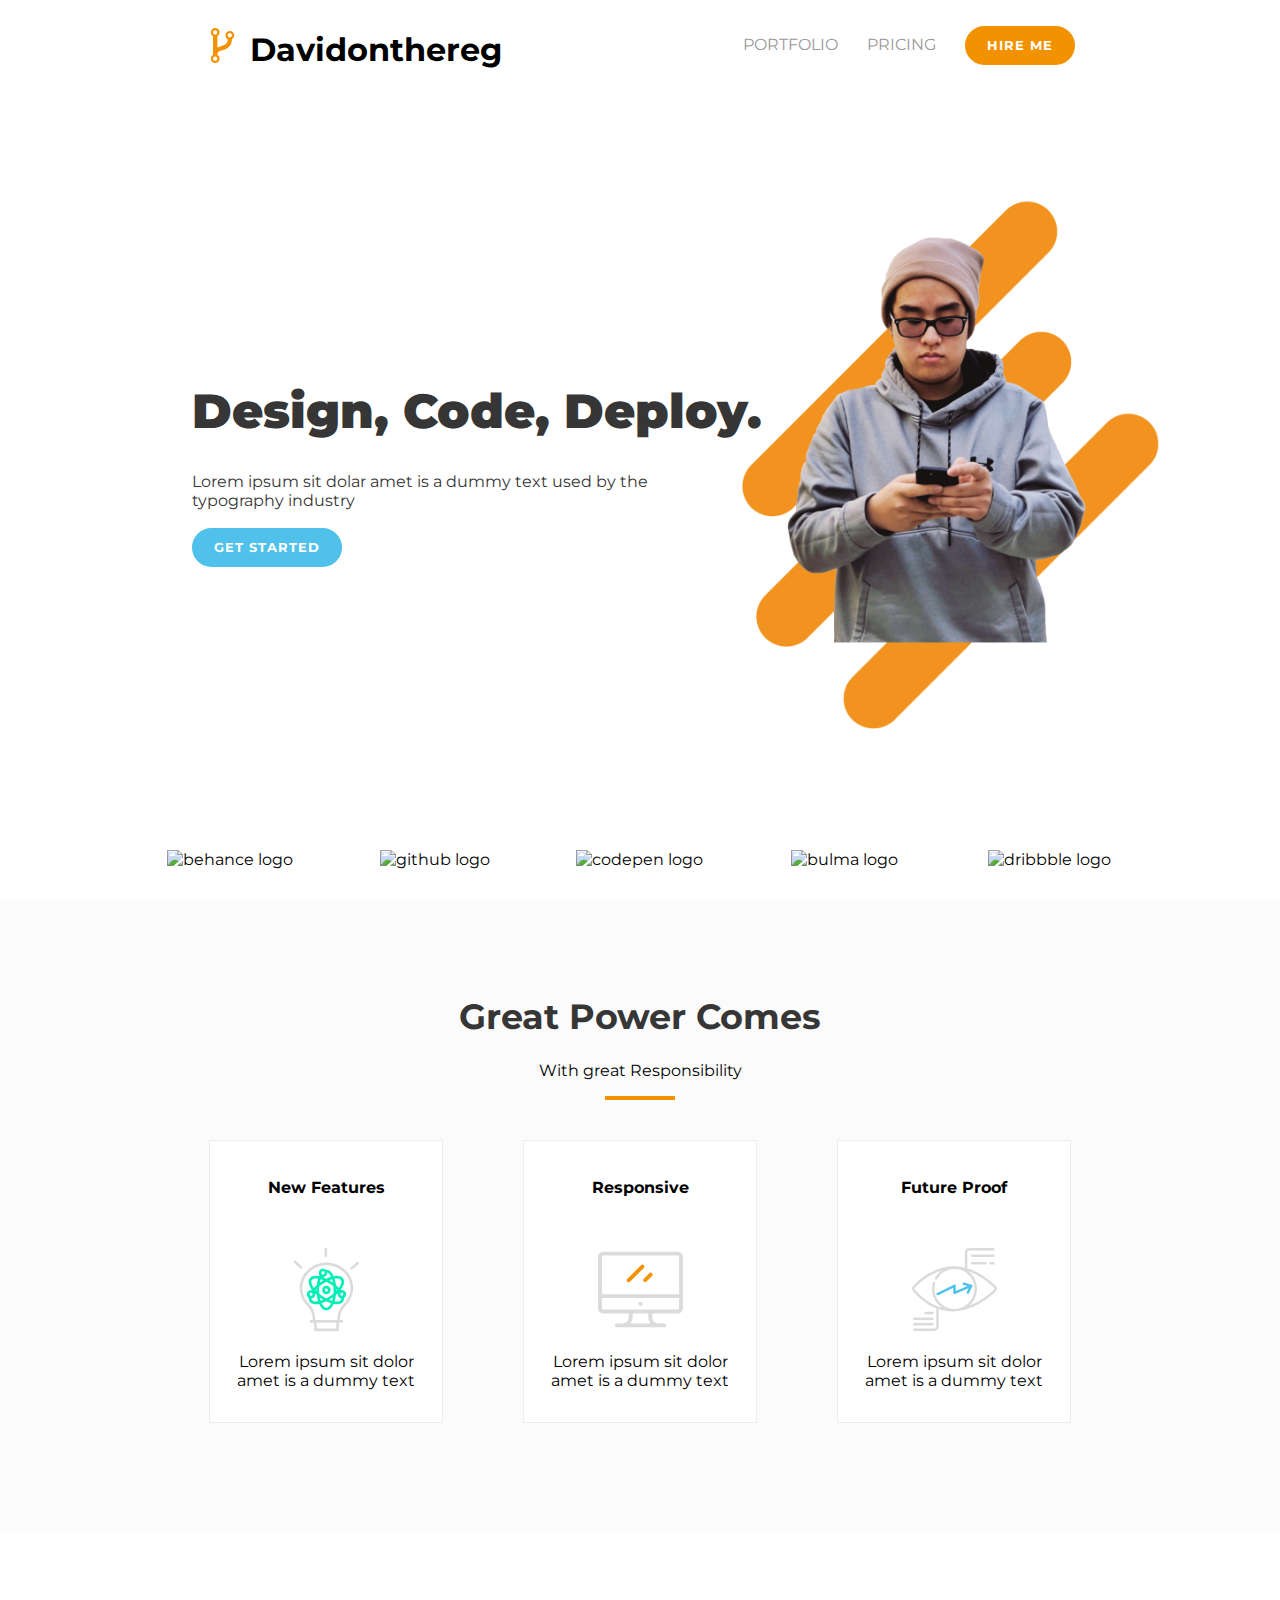
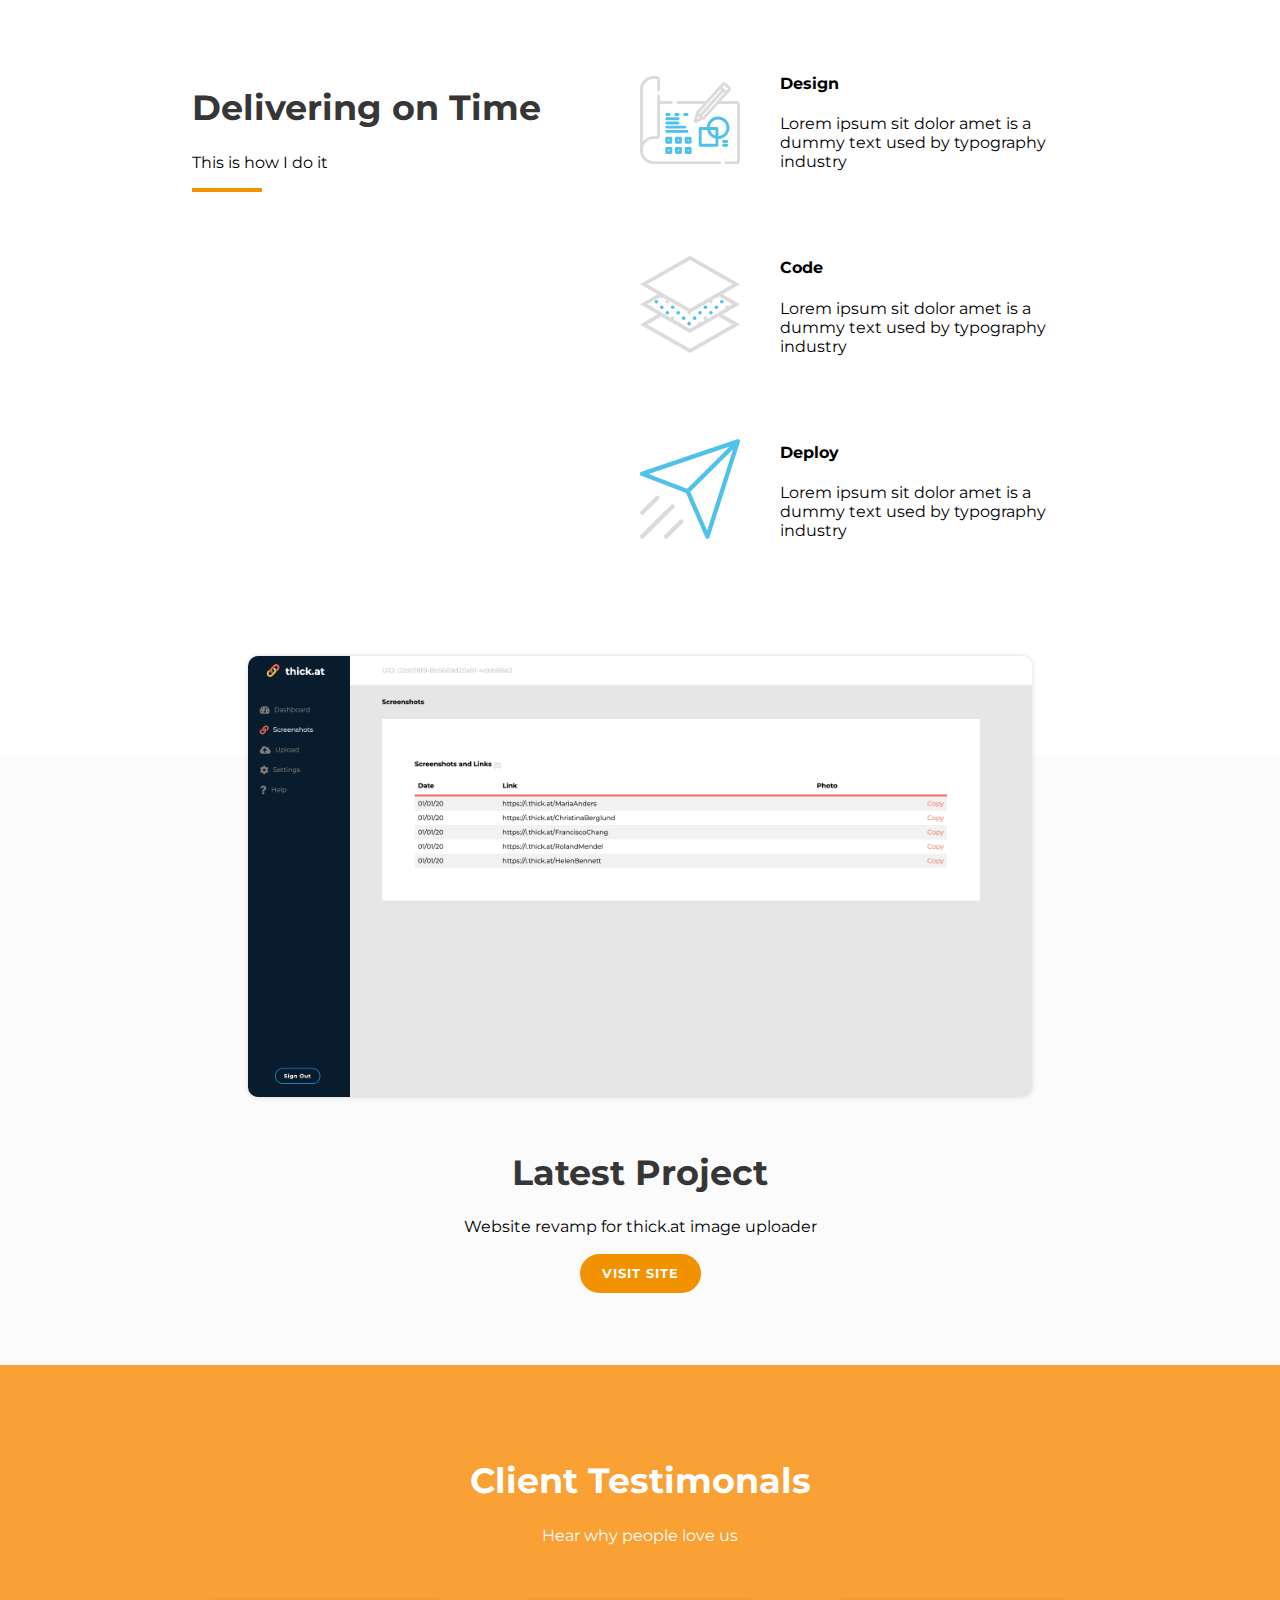
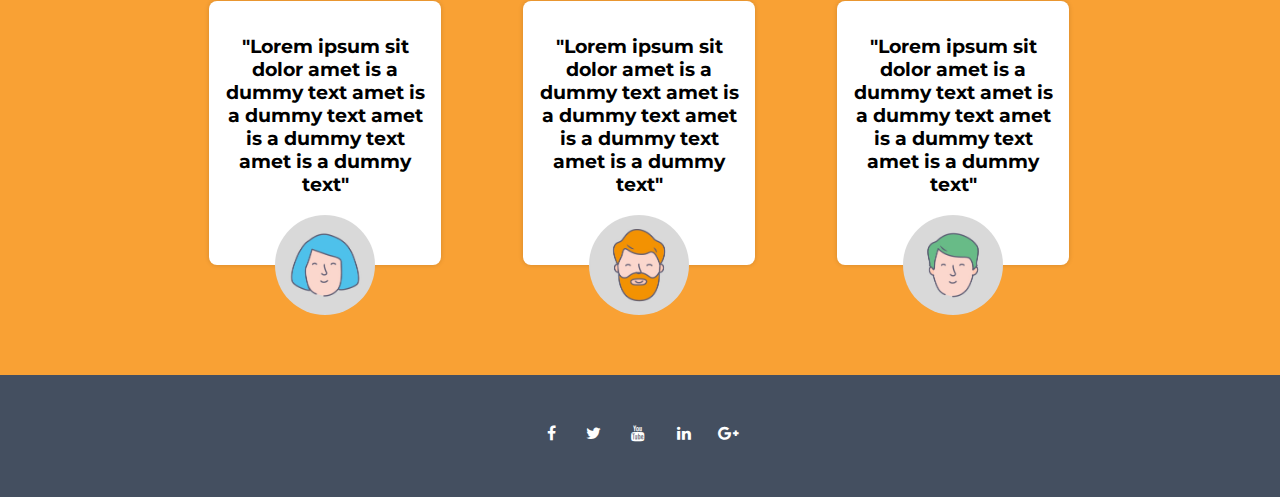
==== index.html @ d06bbb51 "upload new prof" ====
<!DOCTYPE html>
<html lang="en">
<head>
    <meta charset="UTF-8">
    <meta name="viewport" content="width=device-width, initial-scale=1.0">
    <meta http-equiv="X-UA-Compatible" content="ie=edge">
    <link rel="stylesheet" href="https://maxcdn.bootstrapcdn.com/font-awesome/4.7.0/css/font-awesome.min.css">
    <link href="https://fonts.googleapis.com/css?family=Montserrat:400,700" rel="stylesheet" type="text/css" />
    <link rel="stylesheet" type="text/css" href="css/style.css">
    <link rel="icon" href="assets/code-fork-symbol.svg">
    <title>Davidonthereg</title>
</head>
<body>
    <div class="container">
        <div class="heading-grid-wrapper">
            <article class="heading-half-left">
                <div class="sameline">
                    <img src="assets/code-fork-symbol.svg" class="logoicn" alt="link icon" height="35" width="35">
                    <h1 class="logonm">Davidonthereg</h1>
                </article>
            </article>
            <article class="heading-half-right">
                <div class="sameline">
                    <div class="right">
                        <a href="" class="nava">Portfolio</a>
                        <a href="" class="nava">Pricing</a>
                        <button onclick="window.location.href='profile.html'" class="btn btn-4 btn-4a btnorange">Hire Me</button>
                    </div>
                </div>
            </article>
        </div> 
        <div class="grid-wrapper-two-thirds">
            <article class="left-two-thirds">
                <h1 class="david-title"><b>Design, Code, Deploy.</b></h1>
                <p class="desc descwidth">Lorem ipsum sit dolar amet is a dummy text used by the typography industry</p>
                <button onclick="window.location.href='profile.html'" class="btn btn-4 btn-4a btnblue">Get Started</button>
            </article>
            <article class="right-one-third">
                <img src="assets/profile.png" class="profileicon" alt="link icon" height="700">
            </article>
        </div>
        <div class="grid-wrapper-equal-fifth">
            <article class="one-fifth">
                <img src="assets/behance-Logo.png" class="logoicn" alt="behance logo" height="35">
            </article>
            <article class="one-fifth">
                <img src="assets/Github-Logo.png" class="logoicn" alt="github logo" height="35">
            </article>
            <article class="one-fifth">
                <img src="assets/codepen-Logo.png" class="logoicn" alt="codepen logo" height="35">
            </article>
            <article class="one-fifth">
                <img src="assets/bulma-Logo.png" class="logoicn" alt="bulma logo" height="35">
            </article>
            <article class="one-fifth">
                <img src="assets/dribbble-Logo.png" class="logoicn" alt="dribbble logo" height="35">
            </article>
        </div>
        <div class="content-grey">
            <h1 class="heading heading-center">Great Power Comes</h1>
            <p class="subbeading subheading-center">With great Responsibility</p>
            <div class="margin margin-center"></div>
            <div class="grid-wrapper-equal-thirds">
                <article class="left-third">
                    <h4>New Features</h4>
                    <img src="assets/innovation.svg" class="logoicn" alt="features icn" height="85">
                    <p>Lorem ipsum sit dolor amet is a dummy text</p>
                </article>
                <article class="middle-third">
                    <h4>Responsive</h4>
                    <img src="assets/monitor.svg" class="logoicn" alt="responsive icn" height="85">
                    <p>Lorem ipsum sit dolor amet is a dummy text</p>
                </article>
                <article class="right-third">
                    <h4>Future Proof</h4>
                    <img src="assets/company-vision.svg" class="logoicn" alt="future icn" height="85">
                    <p>Lorem ipsum sit dolor amet is a dummy text</p>
                </article>
            </div>
        </div>
        <div class="grid-wrapper">
            <article class="half-left">
                <h1 class="heading">Delivering on Time</h1>
                <p class="subbeading">This is how I do it</p>
                <div class="margin"></div>
            </article>
            <article class="half-right">
                <div class="sameline spaceup">
                    <img src="assets/blueprint.svg" alt="blueprint" width="100" class="space">
                    <div>
                        <h4>Design</h4>
                        <p>Lorem ipsum sit dolor amet is a dummy text used by typography industry</p>
                    </div>
                </div>
                <div class="sameline spaceup">
                    <img src="assets/layers.svg" alt="layers" width="100" class="space">
                    <div>
                        <h4>Code</h4>
                        <p>Lorem ipsum sit dolor amet is a dummy text used by typography industry</p>
                    </div>
                </div>
                <div class="sameline spaceup">
                    <img src="assets/send.svg" alt="send" width="100" class="space">
                    <div>
                        <h4>Deploy</h4>
                        <p>Lorem ipsum sit dolor amet is a dummy text used by typography industry</p>
                    </div>
                </div>
            </article>
        </div> 
        <div class="content-grey center">
            <img src="assets/sample.png" alt="sample" width="90%" class="sample">
            <h1 class="heading heading-center spaceup">Latest Project</h1>
            <p class="subbeading subheading-center">Website revamp for thick.at image uploader</p>
            <button href="https://basespl1tyt.github.io/thick.at" class="btn btn-4 btn-4a btnorange">Visit Site</button>
        </div>
        <div class="content">
            <h1 class="heading heading-center whitetxt">Client Testimonals</h1>
            <p class="subbeading subheading-center whitetxt">Hear why people love us</p>
            <div class="grid-wrapper-equal-thirds">
                <article class="left-third-test">
                    <h3>"Lorem ipsum sit dolor amet is a dummy text amet is a dummy text amet is a dummy text amet is a dummy text"</h3>
                    <img src="assets/person1.JPG" alt="send" height="100" class="round">
                </article>
                <article class="middle-third-test">
                    <h3>"Lorem ipsum sit dolor amet is a dummy text amet is a dummy text amet is a dummy text amet is a dummy text"</h3>
                    <img src="assets/person2.JPG" alt="send" height="100" class="round">
                </article>
                <article class="right-third-test">
                    <h3>"Lorem ipsum sit dolor amet is a dummy text amet is a dummy text amet is a dummy text amet is a dummy text"</h3>
                    <img src="assets/person3.JPG" alt="send" height="100" class="round">
                </article>
            </div>
        </div>
        <footer>
            <div class="footer-social-icons">
                <ul class="social-icons">
                    <li><a href="" class="social-icon"> <i class="fa fa-facebook"></i></a></li>
                    <li><a href="https://twitter.com/davidonthereg" class="social-icon"> <i class="fa fa-twitter"></i></a></li>
                    <li><a href="https://youtube.com/basespl1tyt" class="social-icon"> <i class="fa fa-youtube"></i></a></li>
                    <li><a href="https://www.linkedin.com/in/david-pham-5a8b0b160" class="social-icon"> <i class="fa fa-linkedin"></i></a></li>
                    <li><a href="" class="social-icon"> <i class="fa fa-google-plus"></i></a></li>
                </ul>
            </div>
        </footer>
    </div>        
</body>
</html>
---- css/style.css ----
body {
    margin: 0;
    font-family: 'Montserrat', helvetica, sans-serif;
}
.container {
    max-width: 2880px;
    margin: 0 auto;
}
header,
footer {
    background-color: #444F60;
    padding: 30px 16% 30px 16%;
    text-align: center;
}
.content {
    background-color: #F9A134;
    padding: 70px 16% 70px 16%;
}
.content-grey {
    background-color: #FBFBFB;
    padding: 70px 16% 70px 16%;
}
header {
    grid-area: header;
}
footer {
    grid-area: footer;
}
.heading-grid-wrapper {
    display: grid;
    grid-template-columns: 1fr 1fr ;
    grid-template-rows: auto;
    grid-template-areas: "left-half right-half";
    height: 90px;
}
.heading-half-left {
    grid-area: left-half;
    background-color: white;
    padding: 0 0 0 32%;
}
.heading-half-right {
    grid-area: right-half;
    background-color: white;
    padding: 0 32% 0 0;
}
.grid-wrapper {
    display: grid;
    grid-template-columns: 1fr 1fr ;
    grid-template-rows: auto;
    grid-template-areas: "left-half right-half";
}
.half-left {
    grid-area: left-half;
    background-color: white;
    padding: 70px 0 0 32%;
}
.half-right {
    grid-area: right-half;
    background-color: white;
    padding: 70px 32% 200px 0;
}
.grid-wrapper-equal-thirds {
    display: grid;
    grid-template-columns: 1fr 1fr 1fr ;
    grid-template-rows: auto auto ;
    grid-template-areas: "left-third middle-third right-third";
    text-align: center;
    width: 942px;
    margin-left: calc(50% - 471px);
}
.left-third, .middle-third, .right-third {
    background-color: #fff;
    border: 1px solid #ededed;
    padding: 1em;
    margin: 40px;
    width: 200px;
} 

.grid-wrapper-equal-thirds-testimonial {
    display: grid;
    grid-template-columns: 1fr 1fr 1fr ;
    grid-template-rows: auto auto ;
    grid-template-areas: "left-third middle-third right-third";
    text-align: center;
    width: 942px;
    margin-left: calc(50% - 471px);
}
.left-third-test, .middle-third-test, .right-third-test {
    background-color: #fff;
    box-shadow: 0 0 5px rgba(0,0,0,0.15);
    border-radius: 8px;
    padding: 1em;
    margin: 40px;
    width: 200px;
} 

.grid-wrapper-equal-fifth {
    display: grid;
    grid-template-columns: 1fr 1fr 1fr 1fr 1fr;
    grid-template-rows: auto auto auto auto ;
    grid-template-areas: "one-fifth" "one-fifth" "one-fifth" "one-fifth" "one-fifth";
    text-align: center;
    padding: 0 20% 0 20%;
}
.one-fifth {
    background-color: #fff;
    padding: 2em;
}
.grid-wrapper-two-thirds {
    display: grid;
    grid-template-columns: 
        66% 1fr;
    grid-template-rows: auto auto;
    grid-template-areas: "left-two-thirds right-one-third";
    height: 700px;
}
.left-two-thirds, .right-one-third {
    background-color: #fff;
    padding: 0 0 0 25%;
}

.left-two-thirds {
    margin: 260px 0 0 0;
}

.grid-wrapper-right-two-thirds {
    display: grid;
    grid-template-columns: 
        1fr 66%;
    grid-template-rows: auto auto;
    grid-template-areas: "left-one-third right-two-thirds";
}
.left-one-third, .right-two-thirds {
    background-color:  #2c3e50  ;
    padding: 1em;
    margin-bottom: 0;
    padding: 2em;
}
.sameline {
    display: flex;
}
.right {
    position: absolute;
    right: 0;
    margin: 24px 16% 0 0;
}

.logoicn {
    margin: 28px 0 0 0;
}

.logonm {
    margin: 30px 0 0 10px;
}
.nava {
    text-decoration: none;
    color: #999999;
    text-transform: uppercase;
    margin: 0 25px 0 0;
}

.david-title {
    color: #363636;
    font-size: 3em;
}
.desc {
    color: #363636;
}
.descwidth {
    width: 500px;
}
.profileicon {
    margin: 0 0 0 -75%;
}

h1 {
    display: block;
    margin-block-start: 0.67em;
    margin-block-end: 0.67em;
    margin-inline-start: 0px;
    margin-inline-end: 0px;
    font-weight: bold;
}

.heading {
    width: 500px;
    color: #363636;
    font-size: 2.2em
}
.heading-center {
    text-align: center;
    margin-left: calc(50% - 250px);
}
.subbeading {
    width: 500px;
}
.subheading-center {
    text-align: center;
    margin-left: calc(50% - 250px);
}
.margin {
    width: 70px;
    height: 4px;
    background-color: #F39200;
}
.margin-center {
    margin-left: calc(50% - 35px);
}

.space {
    margin-right: 40px;
}

.spaceup {
    margin-top: 50px;
}
.sample {
    border-radius: 10px;
    box-shadow: 0 0 5px rgba(0,0,0,0.15);
    margin-top: -170px;
}
.center {
    text-align: center;
}
.whitetxt {
    color: white;
}
.round {
    border-radius: 50px;
    margin-bottom: -70px;
}

/* Social Icons */ 
a {
    text-decoration: none;
    color: rgb(3, 172, 250);
}
p > a:hover{
    color: #d9d9d9;
}

._12 {
    font-size: 1em;
}
._14 {
    font-size: 1em;
}
ul {
    padding:0;
    list-style: none;
}
.footer-social-icons {
    display:block;
    margin: 0 auto;
    margin-top: 10px;
}
.social-icon {
    color: #fff;
}
ul.social-icons {
    margin-top: 10px;
}
.social-icons li {
    vertical-align: top;
    display: inline;
}
.social-icons a {
    color: #fff;
    text-decoration: none;
}
.fa-facebook {
    padding:10px 14px;
    -o-transition:.5s;
    -ms-transition:.5s;
    -moz-transition:.5s;
    -webkit-transition:.5s;
    transition: .5s;
}
.fa-facebook:hover {
    background-color: #3d5b99;
}
.fa-twitter {
    padding:10px 12px;
    -o-transition:.5s;
    -ms-transition:.5s;
    -moz-transition:.5s;
    -webkit-transition:.5s;
    transition: .5s;
}
.fa-twitter:hover {
    background-color: #00aced;
}
.fa-youtube {
    padding:10px 14px;
    -o-transition:.5s;
    -ms-transition:.5s;
    -moz-transition:.5s;
    -webkit-transition:.5s;
    transition: .5s;
}
.fa-youtube:hover {
    background-color: #e64a41;
}
.fa-linkedin {
    padding:10px 14px;
    -o-transition:.5s;
    -ms-transition:.5s;
    -moz-transition:.5s;
    -webkit-transition:.5s;
    transition: .5s;
}
.fa-linkedin:hover {
    background-color: #0073a4;
}
.fa-google-plus {
    padding:10px 9px;
    -o-transition:.5s;
    -ms-transition:.5s;
    -moz-transition:.5s;
    -webkit-transition:.5s;
    transition: .5s;
}
.fa-google-plus:hover {
    background-color: #e25714;
}

/* General button style (reset) */
.btn {
	border: none;
	font-family: inherit;
	font-size: 0.8em;
	color: inherit;
	background: none;
	cursor: pointer;
	padding: 10px 20px;
	display: inline-block;
	margin: 2px 0 2px 0;
	letter-spacing: 1px;
	font-weight: 700;
	outline: none;
	position: relative;
	-webkit-transition: all 0.3s;
	-moz-transition: all 0.3s;
    transition: all 0.3s;
    text-transform: uppercase;
}

.btn:after {
	content: '';
	position: absolute;
	z-index: -1;
	-webkit-transition: all 0.3s;
	-moz-transition: all 0.3s;
	transition: all 0.3s;
}

/* Button 4 */
.btn-4 {
	border-radius: 50px;
	color: #fff;
	overflow: hidden;
}

.btnblue {
    border: 2px solid #4FC1EA;
    background-color: #4FC1EA;

}

.btnorange {
    border: 2px solid #F39200;
    background-color: #F39200;
}

.btnblue:active {
	border-color: #4FC1EA;
	color: #4FC1EA;
}

.btnblue:hover {
    background: #4FC1EA;
    box-shadow: 0px 0px 15px -3px #6e6e6e;
}

.btnorange:active {
	border-color: #F39200;
	color: #F39200;
}

.btnorange:hover {
    background: #F39200;
    box-shadow: 0px 0px 15px -3px #6e6e6e;
}

.btn-4:before {
	position: absolute;
	height: 100%;
	font-size: 125%;
	line-height: 3.5;
	color: #fff;
	-webkit-transition: all 0.3s;
	-moz-transition: all 0.3s;
	transition: all 0.3s;
}

.btn-4:active:before {
	color: #17954c;
}

/* Button 4a */
.btn-4a:before {
	left: 130%;
	top: 0;
}

.btn-4a:hover:before {
	left: 80%;
}


/* Resizing */

@media screen and (max-width: 1440px) {
    .profileicon {
        margin: 0 0 0 -60%;
    }
    .grid-wrapper-two-thirds {
        grid-template-columns: 60% 40%;
    }
    .grid-wrapper-equal-fifth {
        padding: 0 10% 0 10%; 
    }
    .half-left {
        padding: 130px 0 0 30%;
    }
}

@media screen and (max-width: 1024px) {
    .heading-half-left {
        padding: 0 0 0 16%;
    }
    .heading-half-right {
        padding: 0 16% 0 0;
    }
    .right {
        margin: 24px 8% 0 0;
    }
    .left-two-thirds {
        padding: 0 0 0 12%;
    }
    .profileicon {
        margin: 0 0 0 -85%;
    }
    .half-left {
        padding: 130px 0 0 10%;
    }
    .grid-wrapper-equal-fifth {
        padding: 0 0 0 0;
    }
}

@media screen and (max-width: 768px) {
    .grid-wrapper {
    display: block;
    }
    .left-half, .right-half {
        margin: 0;
    }
    .grid-wrapper-equal-thirds {
    display: block;
    }
    .grid-wrapper-two-thirds {
        display: block;
    }
    .left-two-thirds, .right-one-third    {
        margin: 90px 0 0 0;
        padding: 0;
        text-align: center;
    }
    .profileicon {
        margin: -100px 0 0 0;
    }
    .grid-wrapper-equal-fifth {
        padding: 160px 0 0 0;
    }
    .descwidth {
        margin-left: calc(50% - 250px);
    }
    .left-third, .middle-third, .right-third {
        margin-left: calc(50% - 117px);
    }
    .half-left {
        padding: 70px 0 0 32%;
    }
    .half-right {
        padding: 70px 15% 200px 15%;
    }
    .left-third-test, .middle-third-test, .right-third-test {
        margin-left: calc(50% - 116px);
        margin: 0 0 70px calc(50% - 116px); 
    }
    .grid-wrapper-right-two-thirds {
        display: block;
        }
    .left-one-third , .right-two-thirds {
        margin-bottom: 0;
    }
    .grid-wrapper-equal-fifth {
        display: block;
    }
}

@media screen and (max-width: 425px) {

}
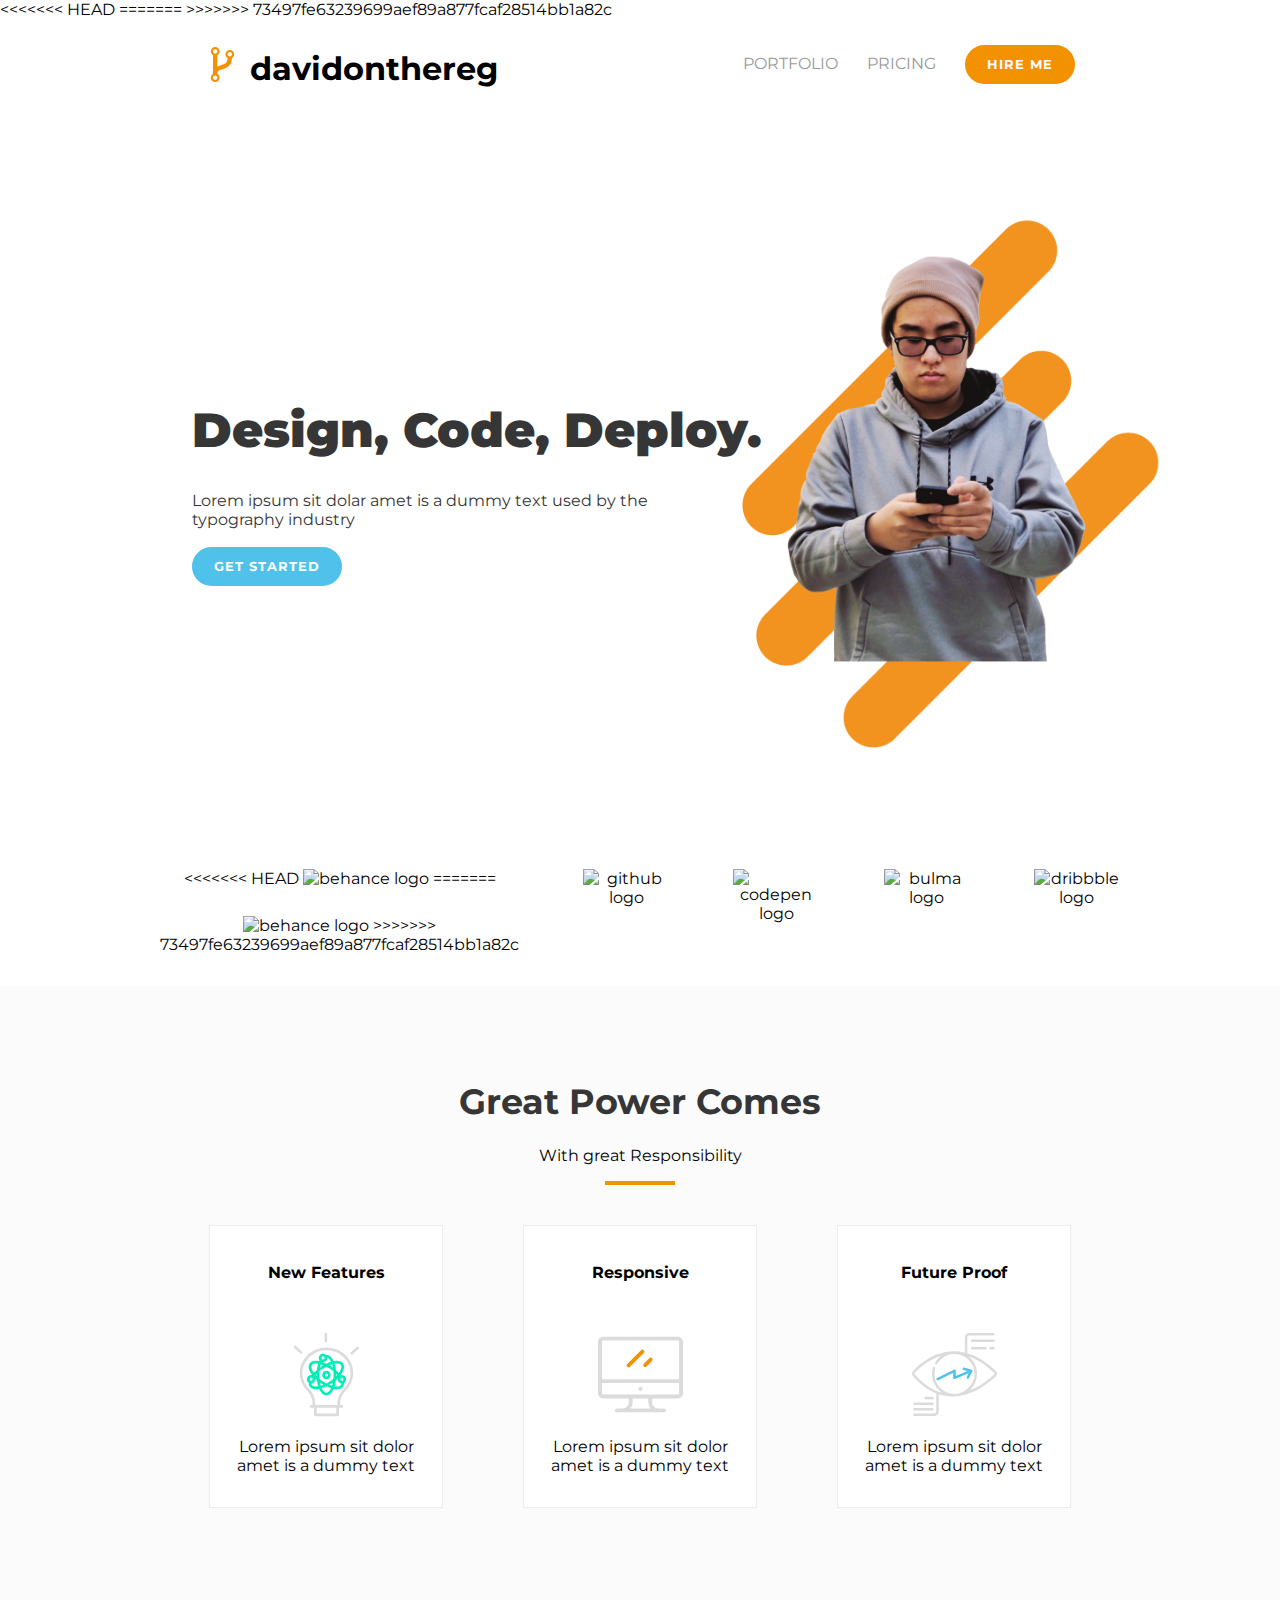
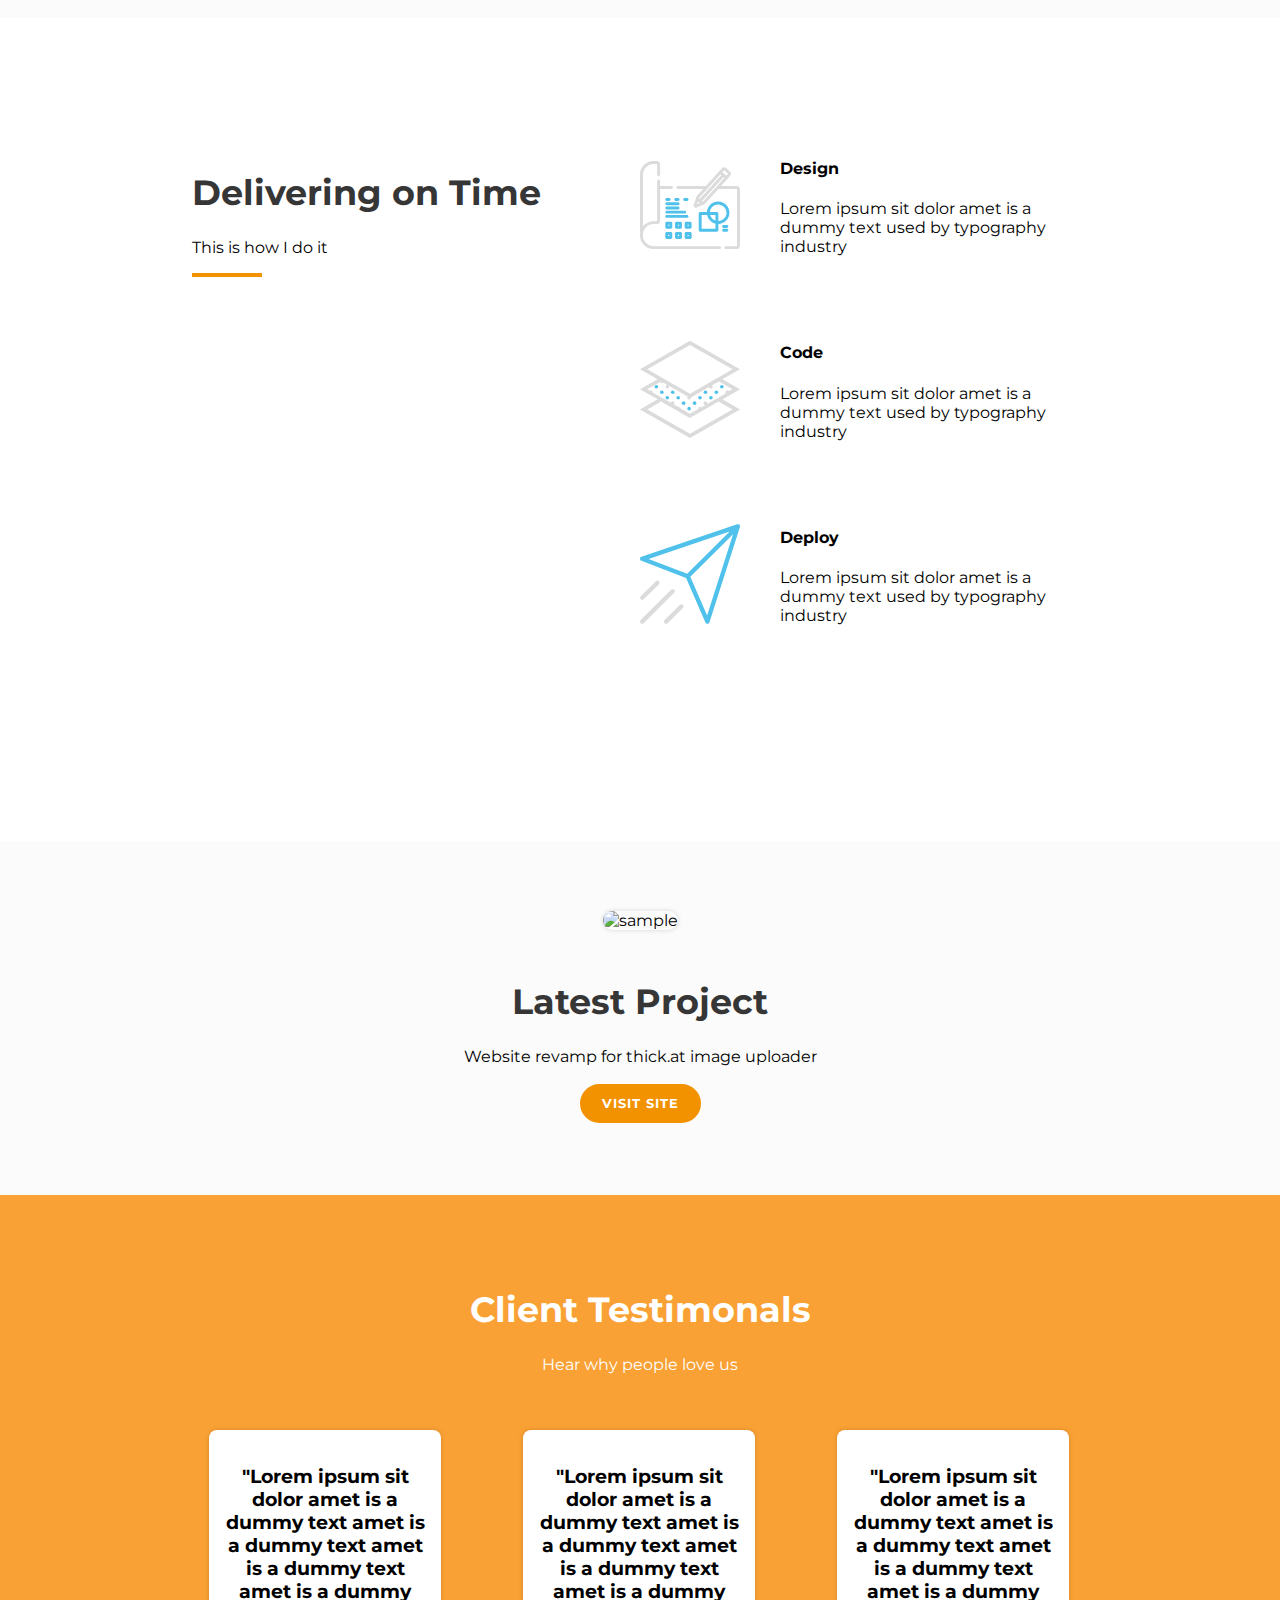
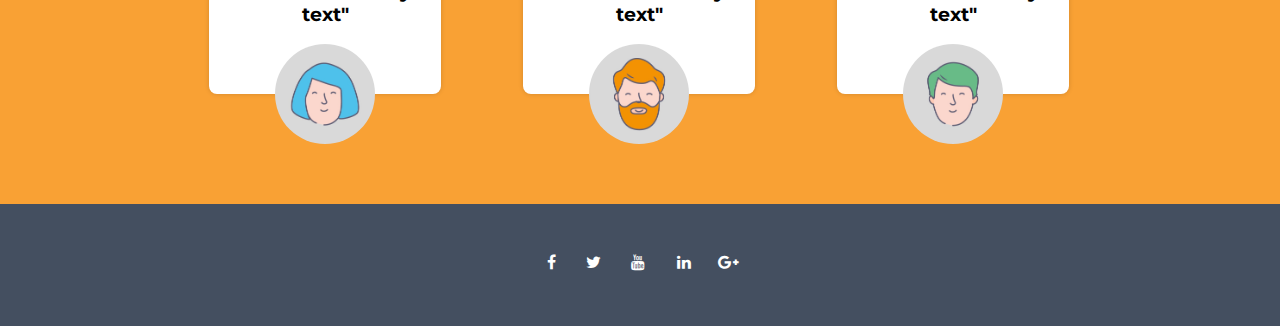
==== commit bdcc2237: "ujpload" ====
--- a/index.html
+++ b/index.html
@@ -4,11 +4,22 @@
     <meta charset="UTF-8">
     <meta name="viewport" content="width=device-width, initial-scale=1.0">
     <meta http-equiv="X-UA-Compatible" content="ie=edge">
-    <link rel="stylesheet" href="https://maxcdn.bootstrapcdn.com/font-awesome/4.7.0/css/font-awesome.min.css">
     <link href="https://fonts.googleapis.com/css?family=Montserrat:400,700" rel="stylesheet" type="text/css" />
+    <link rel="stylesheet" href="https://cdnjs.cloudflare.com/ajax/libs/font-awesome/4.7.0/css/font-awesome.min.css">
     <link rel="stylesheet" type="text/css" href="css/style.css">
+<<<<<<< HEAD
     <link rel="icon" href="assets/code-fork-symbol.svg">
+=======
+    <link rel="icon" href="https://i.thick.at/SelfExplanatoryTarsier.png">
+>>>>>>> 73497fe63239699aef89a877fcaf28514bb1a82c
     <title>Davidonthereg</title>
+    <style> 
+        @media only screen and (max-width: 768px) { 
+            .heading-grid-wrapper {
+                display: block;
+            }
+        }
+    </style>
 </head>
 <body>
     <div class="container">
@@ -16,15 +27,17 @@
             <article class="heading-half-left">
                 <div class="sameline">
                     <img src="assets/code-fork-symbol.svg" class="logoicn" alt="link icon" height="35" width="35">
-                    <h1 class="logonm">Davidonthereg</h1>
+                    <h1 class="logonm">davidonthereg</h1>
                 </article>
             </article>
             <article class="heading-half-right">
                 <div class="sameline">
                     <div class="right">
-                        <a href="" class="nava">Portfolio</a>
-                        <a href="" class="nava">Pricing</a>
-                        <button onclick="window.location.href='profile.html'" class="btn btn-4 btn-4a btnorange">Hire Me</button>
+                        <nav class="topnav" id="myTopnav">
+                            <a href="" class="nava">Portfolio</a>
+                            <a href="" class="nava">Pricing</a>
+                            <button onclick="window.location.href='profile.html'" class="btn btn-4 btn-4a btnorange">Hire Me</button>
+                        </nav>
                     </div>
                 </div>
             </article>
@@ -41,19 +54,23 @@
         </div>
         <div class="grid-wrapper-equal-fifth">
             <article class="one-fifth">
+<<<<<<< HEAD
                 <img src="assets/behance-Logo.png" class="logoicn" alt="behance logo" height="35">
+=======
+                <img src="https://i.thick.at/UnluckySquirrelMonkey.png" class="logoicn" alt="behance logo" height="35">
+>>>>>>> 73497fe63239699aef89a877fcaf28514bb1a82c
             </article>
             <article class="one-fifth">
-                <img src="assets/Github-Logo.png" class="logoicn" alt="github logo" height="35">
+                <img src="https://i.thick.at/GuiltierStagBeetle.png" class="logoicn" alt="github logo" height="35">
             </article>
             <article class="one-fifth">
-                <img src="assets/codepen-Logo.png" class="logoicn" alt="codepen logo" height="35">
+                <img src="https://i.thick.at/ContusedStellersSeaCow.png" class="logoicn" alt="codepen logo" height="35">
             </article>
             <article class="one-fifth">
-                <img src="assets/bulma-Logo.png" class="logoicn" alt="bulma logo" height="35">
+                <img src="https://i.thick.at/WarWornStingray.png" class="logoicn" alt="bulma logo" height="35">
             </article>
             <article class="one-fifth">
-                <img src="assets/dribbble-Logo.png" class="logoicn" alt="dribbble logo" height="35">
+                <img src="https://i.thick.at/ThroatedStripedRocketFrog.png" class="logoicn" alt="dribbble logo" height="35">
             </article>
         </div>
         <div class="content-grey">
@@ -109,7 +126,7 @@
             </article>
         </div> 
         <div class="content-grey center">
-            <img src="assets/sample.png" alt="sample" width="90%" class="sample">
+            <img src="https://i.thick.at/OakenSunBear.png" alt="sample" width="90%" class="sample">
             <h1 class="heading heading-center spaceup">Latest Project</h1>
             <p class="subbeading subheading-center">Website revamp for thick.at image uploader</p>
             <button href="https://basespl1tyt.github.io/thick.at" class="btn btn-4 btn-4a btnorange">Visit Site</button>
@@ -143,6 +160,16 @@
                 </ul>
             </div>
         </footer>
-    </div>        
+    </div>
+    <script>
+    function myFunction() {
+        var x = document.getElementById("myTopnav");
+        if (x.className === "topnav") {
+            x.className += " responsive";
+        } else {
+            x.className = "topnav";
+        }
+    }
+    </script>        
 </body>
 </html>--- a/css/style.css
+++ b/css/style.css
@@ -461,13 +461,13 @@
 
 @media screen and (max-width: 768px) {
     .grid-wrapper {
-    display: block;
+        display: block;
     }
     .left-half, .right-half {
         margin: 0;
     }
     .grid-wrapper-equal-thirds {
-    display: block;
+        display: block;
     }
     .grid-wrapper-two-thirds {
         display: block;
@@ -501,7 +501,7 @@
     }
     .grid-wrapper-right-two-thirds {
         display: block;
-        }
+    }
     .left-one-third , .right-two-thirds {
         margin-bottom: 0;
     }
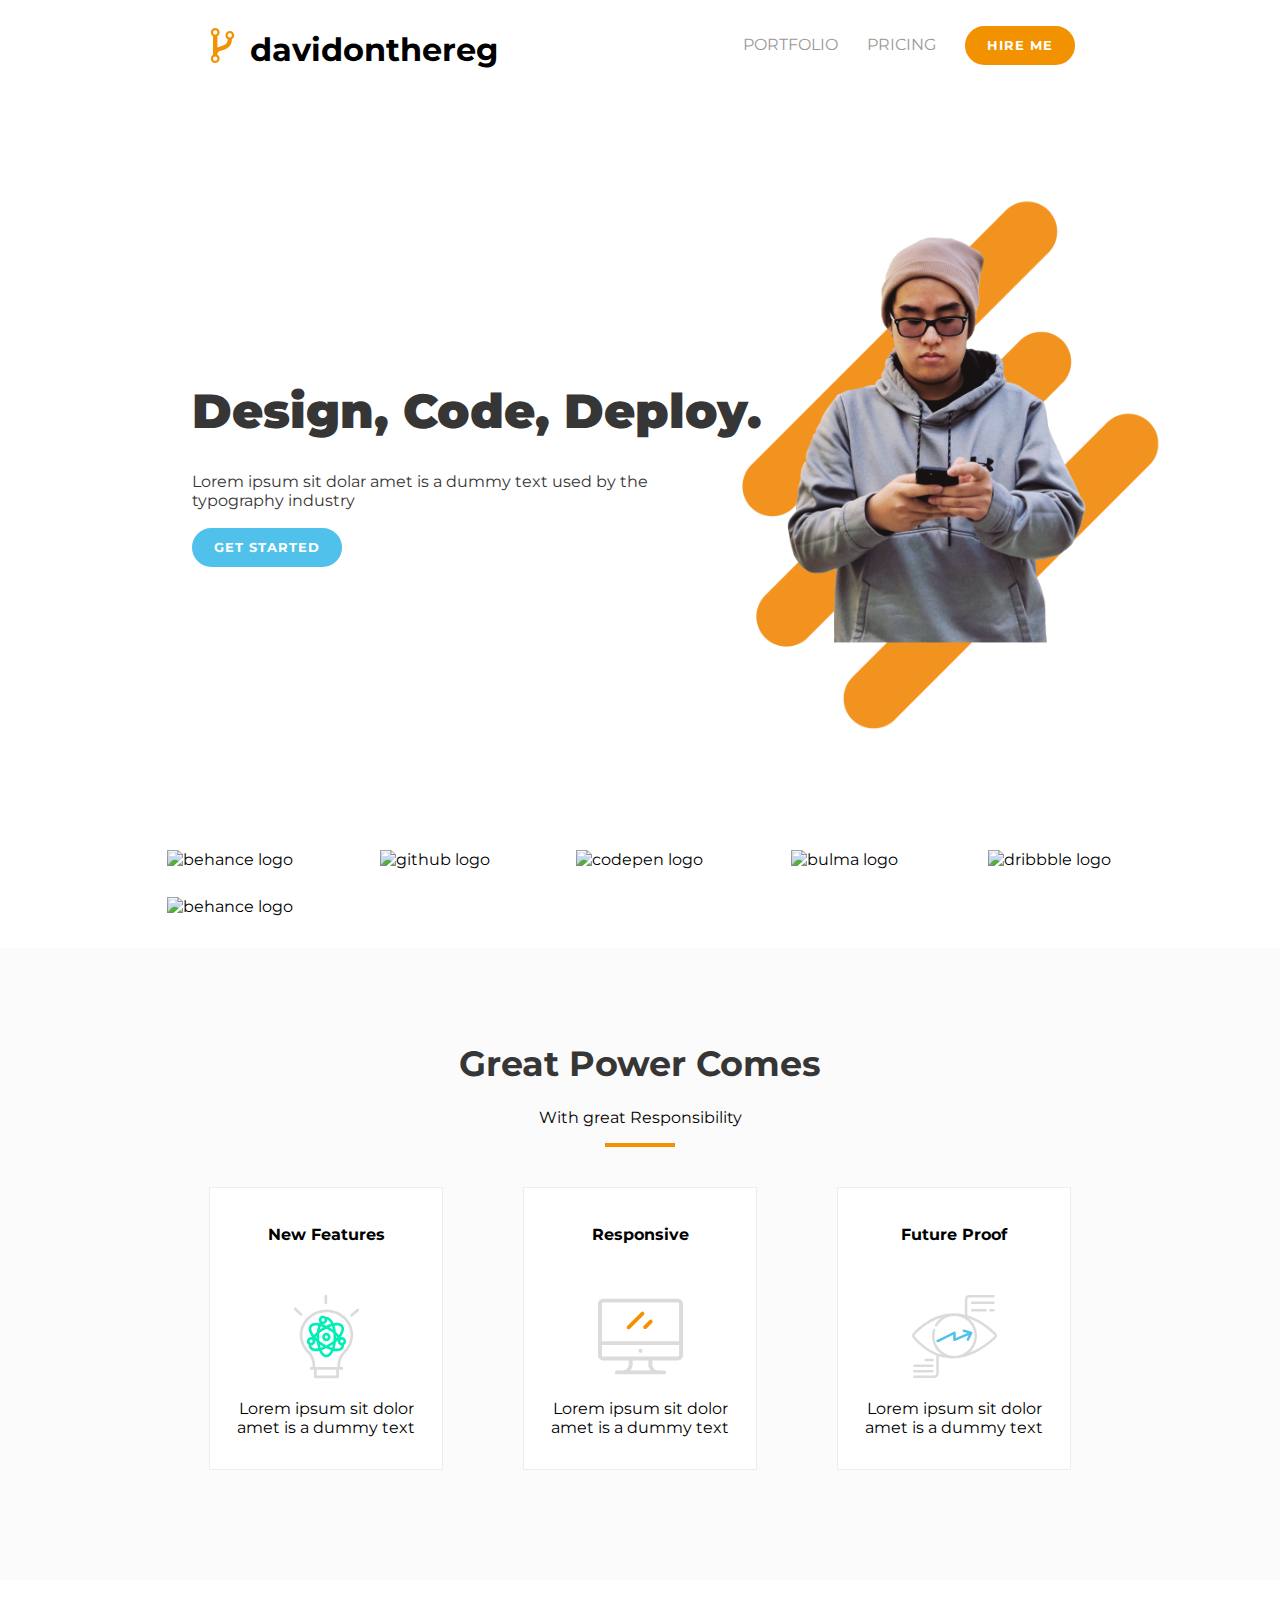
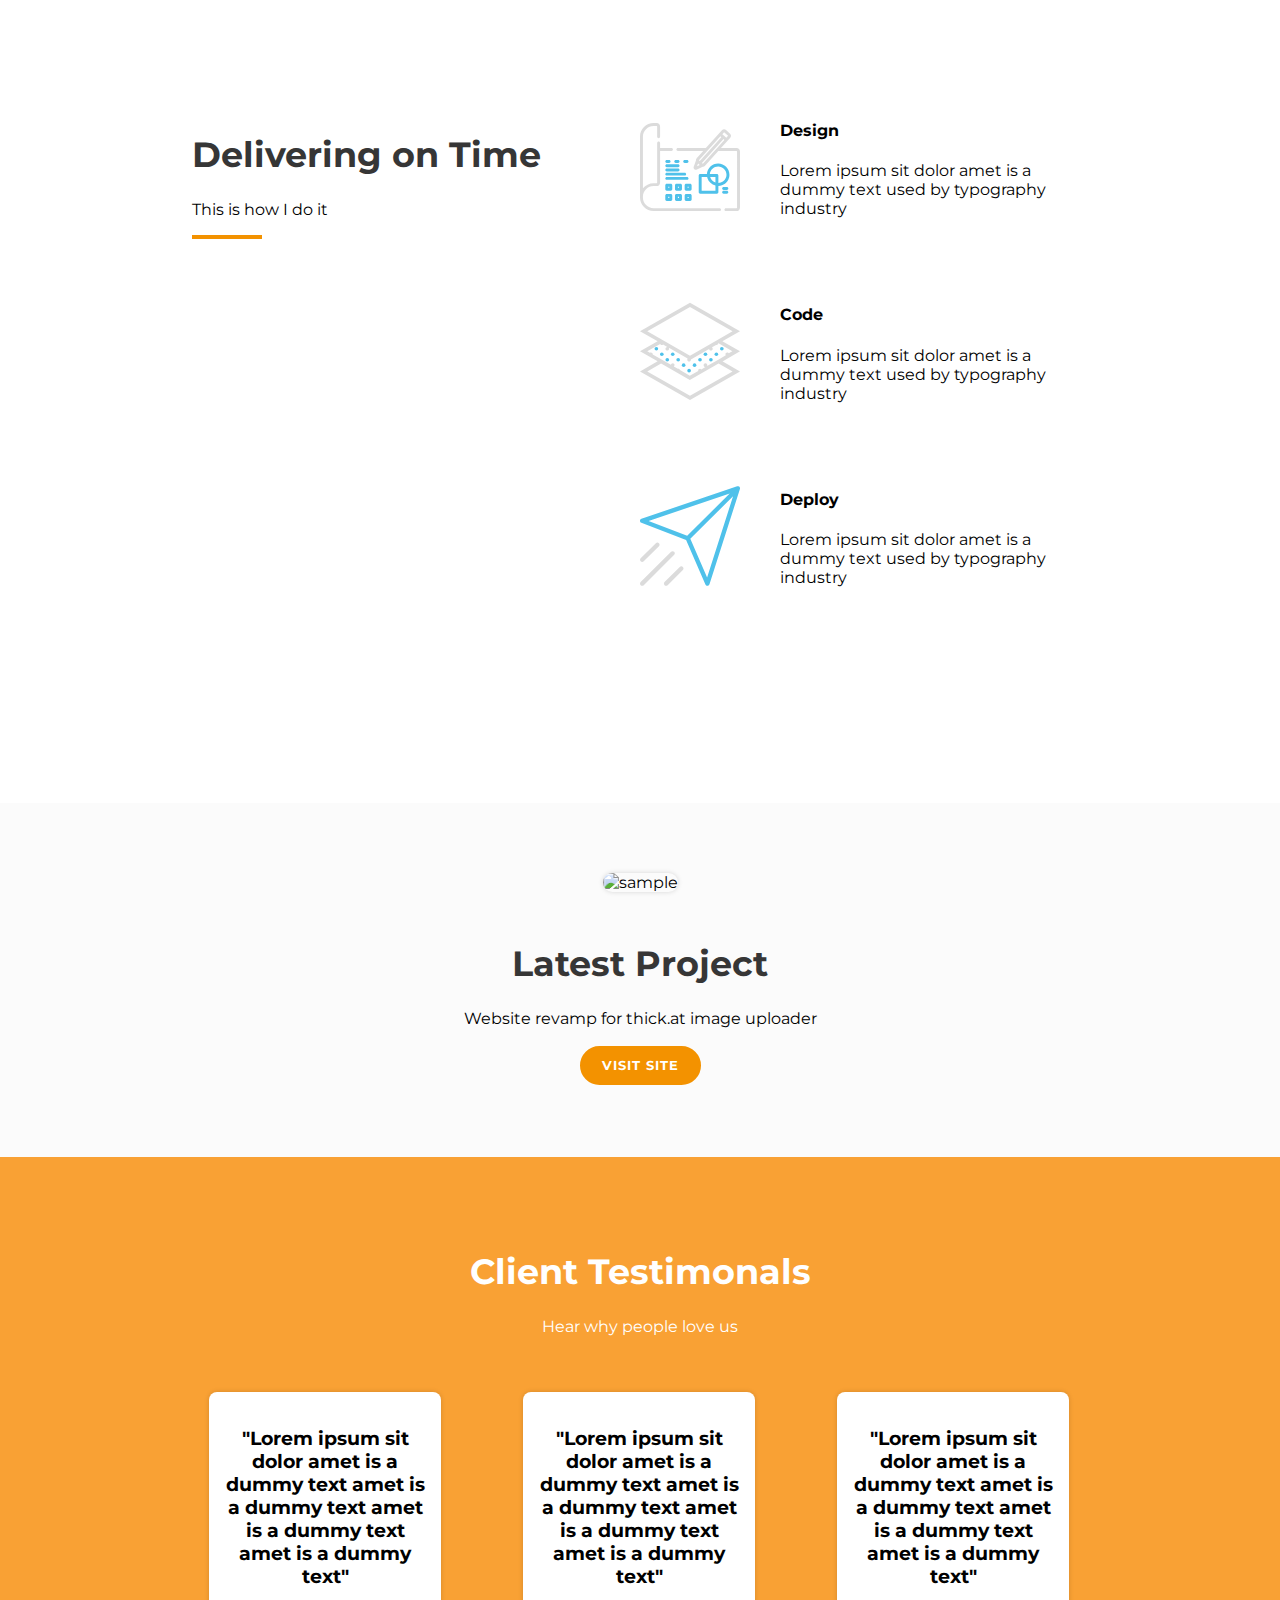
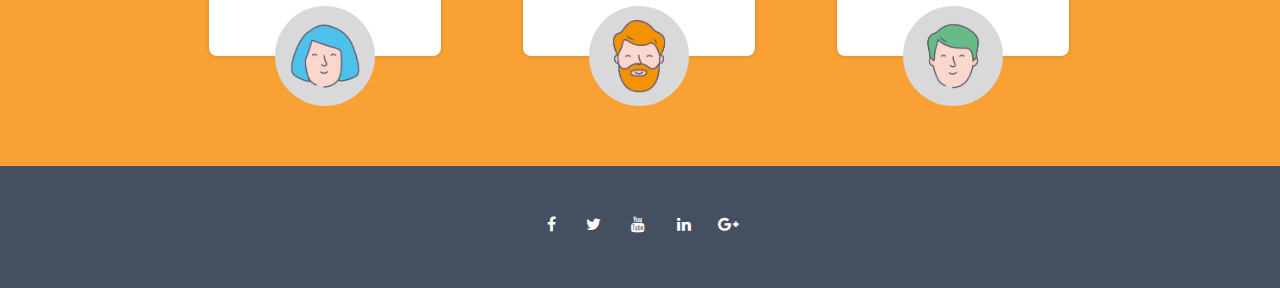
==== commit a0d31ddc: "ujpload" ====
--- a/index.html
+++ b/index.html
@@ -7,11 +7,8 @@
     <link href="https://fonts.googleapis.com/css?family=Montserrat:400,700" rel="stylesheet" type="text/css" />
     <link rel="stylesheet" href="https://cdnjs.cloudflare.com/ajax/libs/font-awesome/4.7.0/css/font-awesome.min.css">
     <link rel="stylesheet" type="text/css" href="css/style.css">
-<<<<<<< HEAD
     <link rel="icon" href="assets/code-fork-symbol.svg">
-=======
     <link rel="icon" href="https://i.thick.at/SelfExplanatoryTarsier.png">
->>>>>>> 73497fe63239699aef89a877fcaf28514bb1a82c
     <title>Davidonthereg</title>
     <style> 
         @media only screen and (max-width: 768px) { 
@@ -54,11 +51,8 @@
         </div>
         <div class="grid-wrapper-equal-fifth">
             <article class="one-fifth">
-<<<<<<< HEAD
                 <img src="assets/behance-Logo.png" class="logoicn" alt="behance logo" height="35">
-=======
                 <img src="https://i.thick.at/UnluckySquirrelMonkey.png" class="logoicn" alt="behance logo" height="35">
->>>>>>> 73497fe63239699aef89a877fcaf28514bb1a82c
             </article>
             <article class="one-fifth">
                 <img src="https://i.thick.at/GuiltierStagBeetle.png" class="logoicn" alt="github logo" height="35">
@@ -160,16 +154,6 @@
                 </ul>
             </div>
         </footer>
-    </div>
-    <script>
-    function myFunction() {
-        var x = document.getElementById("myTopnav");
-        if (x.className === "topnav") {
-            x.className += " responsive";
-        } else {
-            x.className = "topnav";
-        }
-    }
-    </script>        
+    </div>       
 </body>
 </html>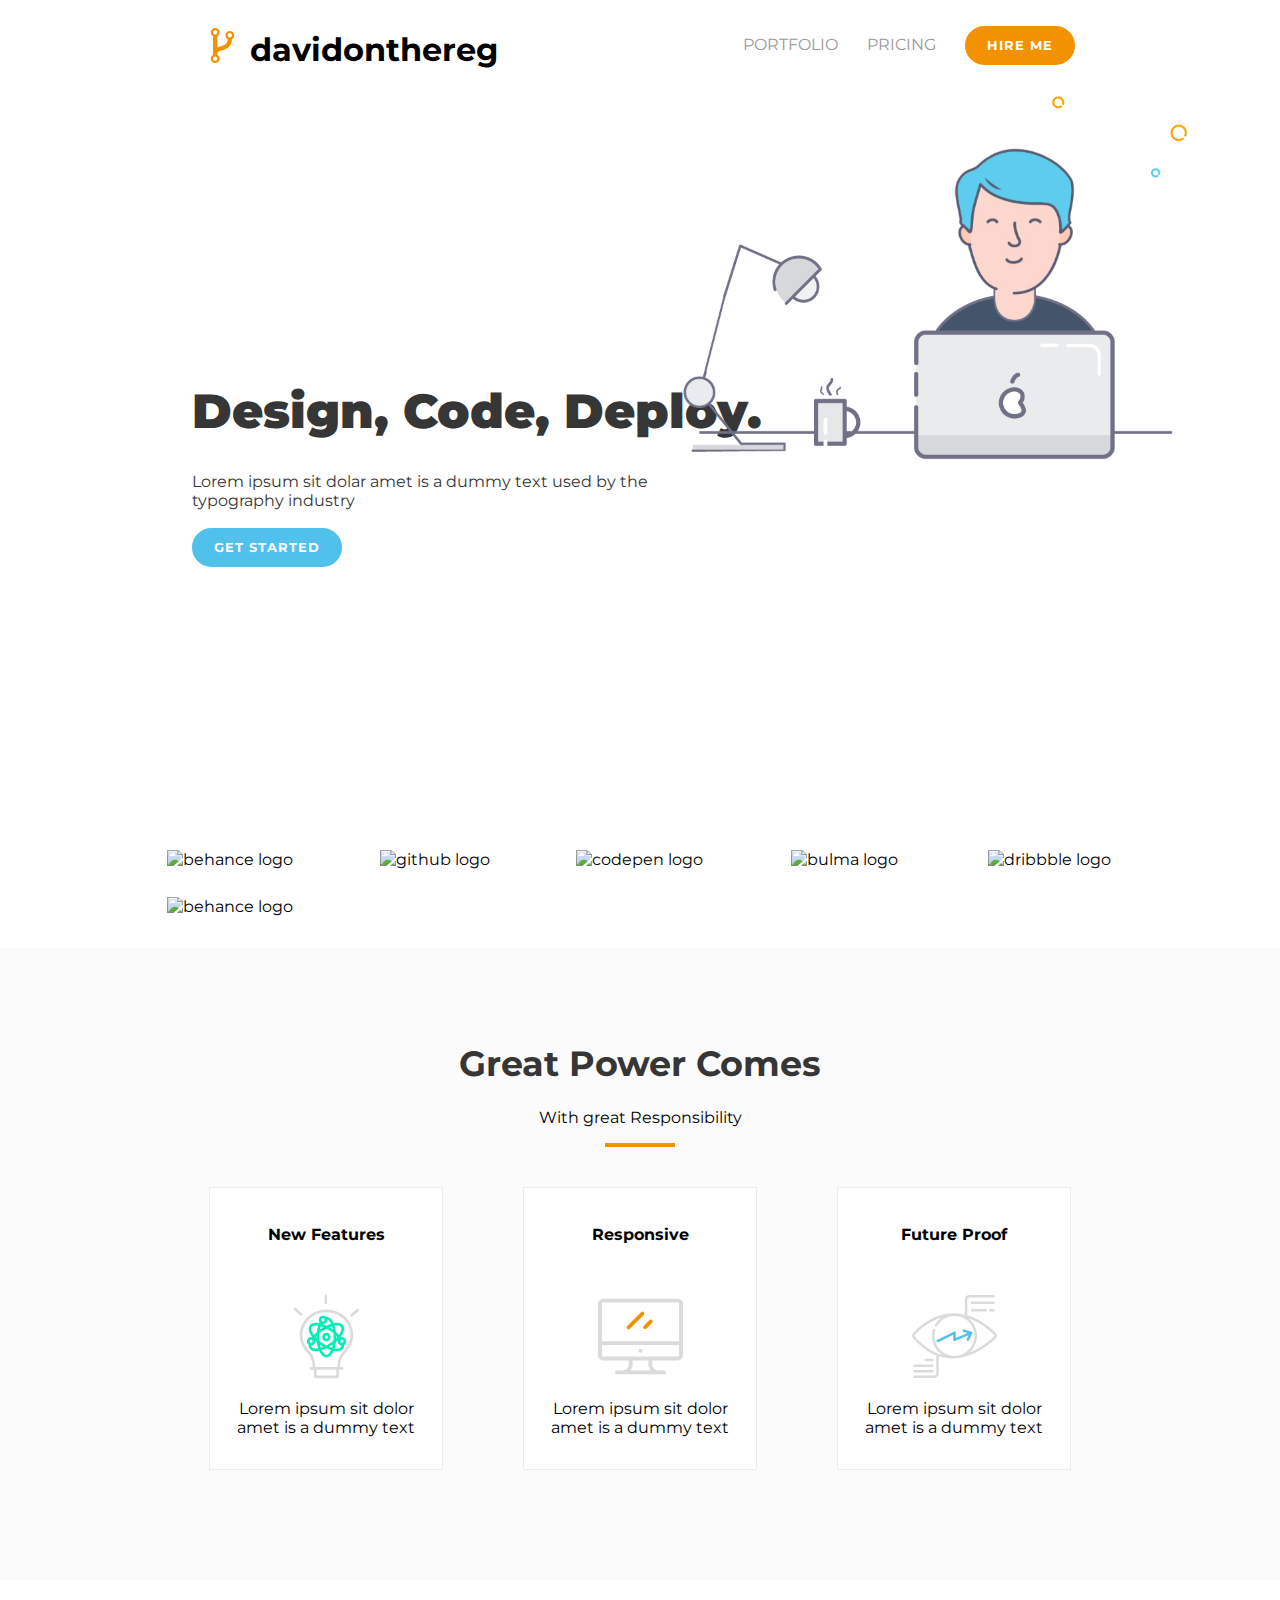
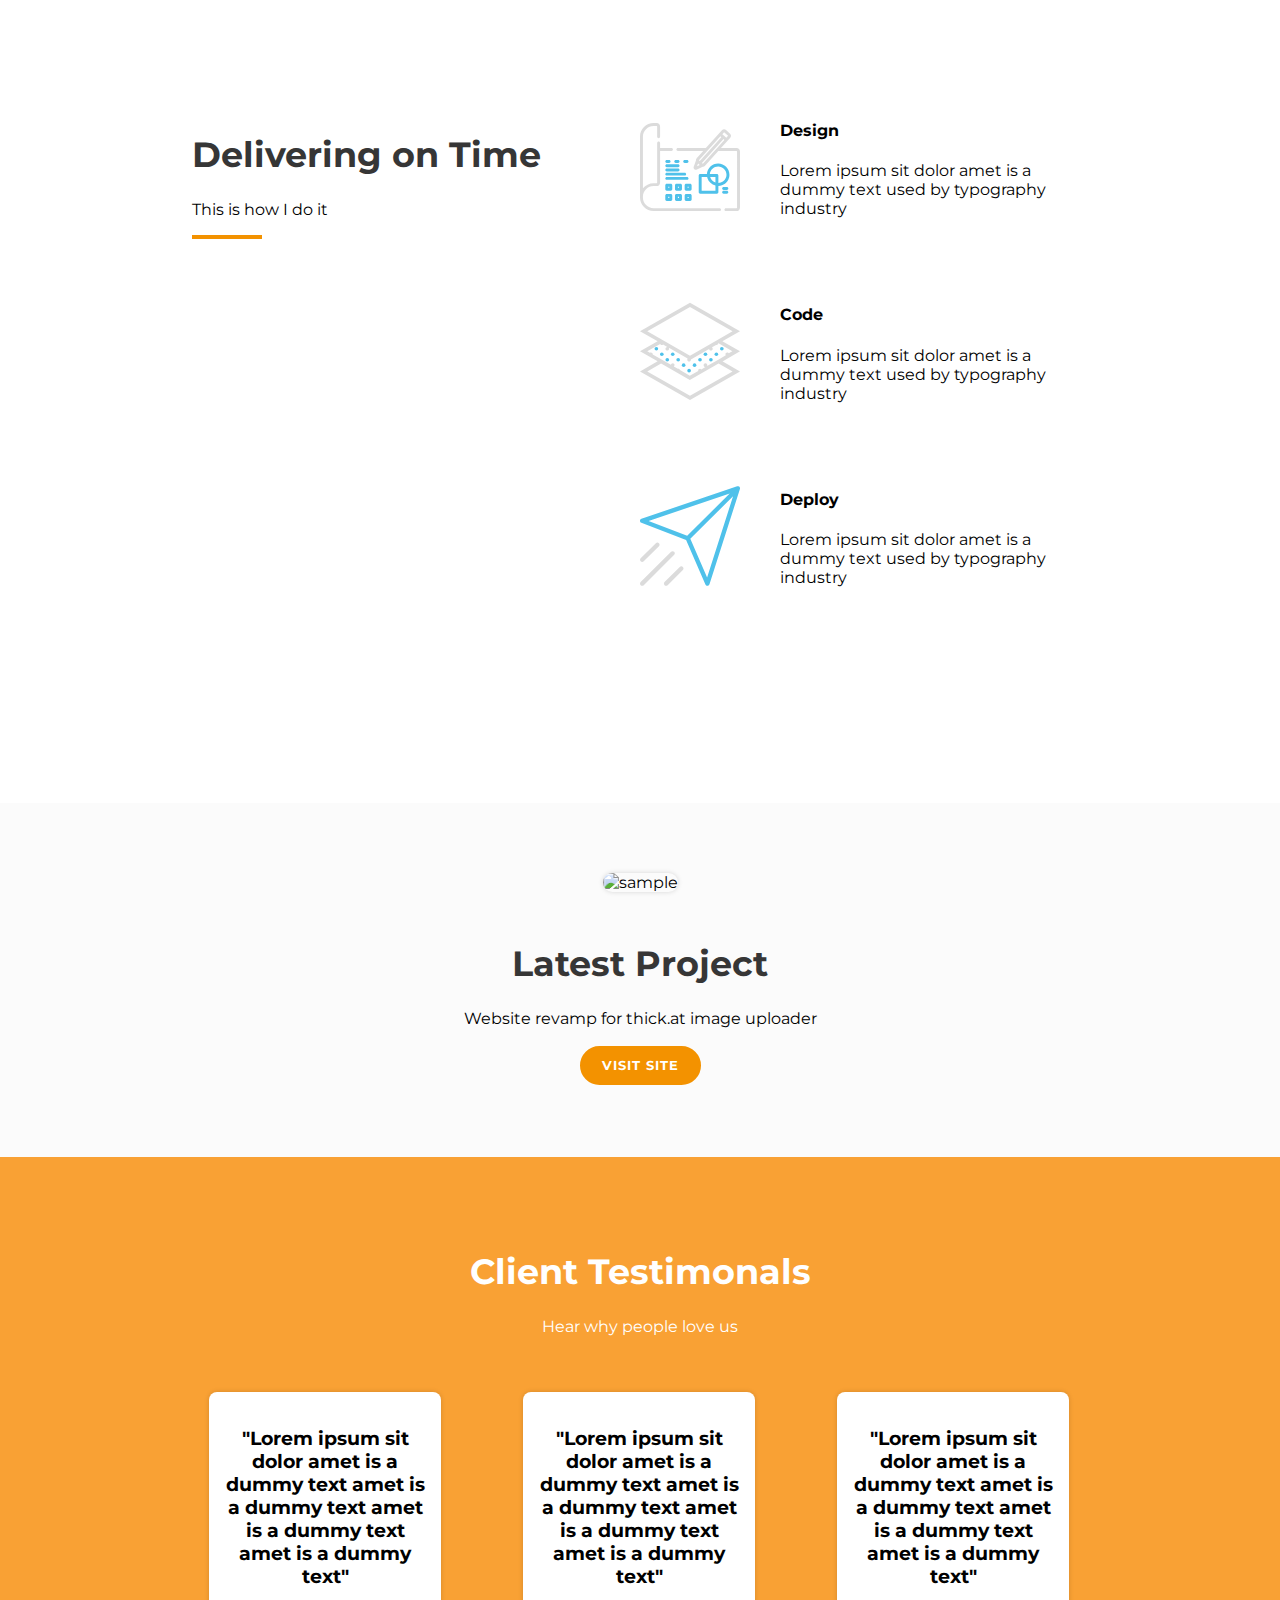
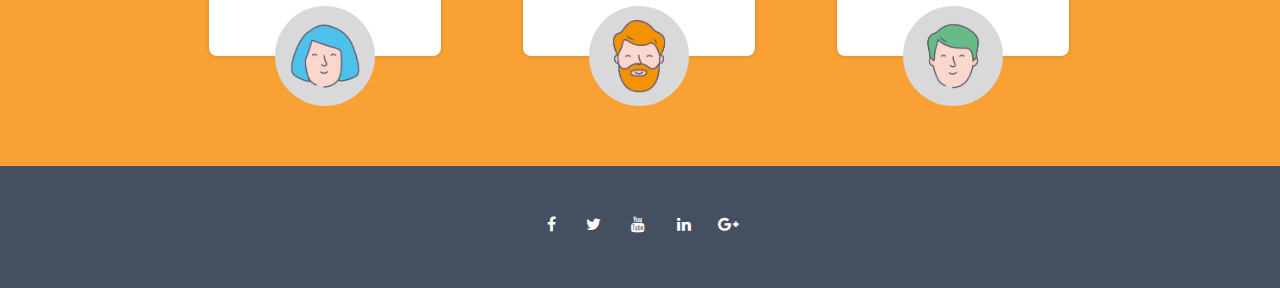
==== commit 634ef2a2: "resizing" ====
--- a/index.html
+++ b/index.html
@@ -46,7 +46,7 @@
                 <button onclick="window.location.href='profile.html'" class="btn btn-4 btn-4a btnblue">Get Started</button>
             </article>
             <article class="right-one-third">
-                <img src="assets/profile.png" class="profileicon" alt="link icon" height="700">
+                <img src="assets/profile.png" class="profileicon" alt="link icon" height="400">
             </article>
         </div>
         <div class="grid-wrapper-equal-fifth">
--- a/css/style.css
+++ b/css/style.css
@@ -170,7 +170,7 @@
     width: 500px;
 }
 .profileicon {
-    margin: 0 0 0 -75%;
+    margin: 170px 0 0 -85%;
 }
 
 h1 {
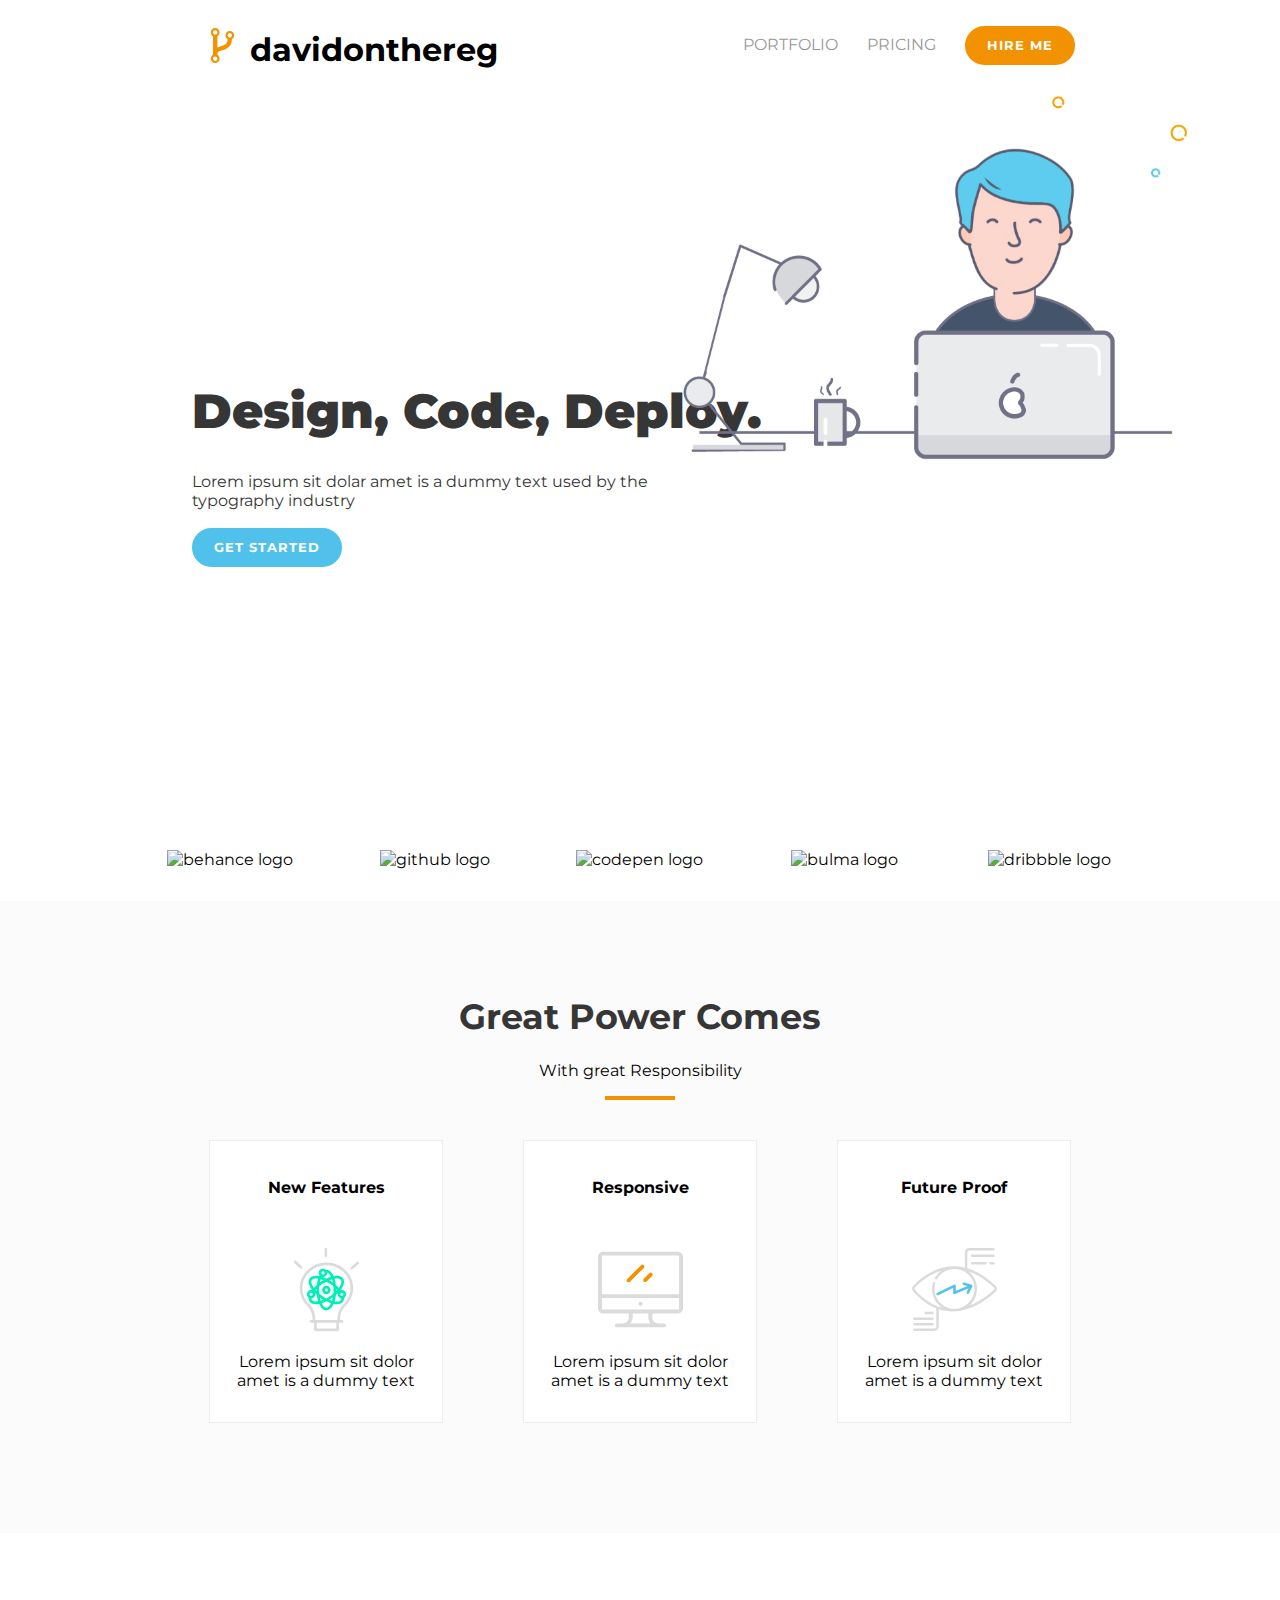
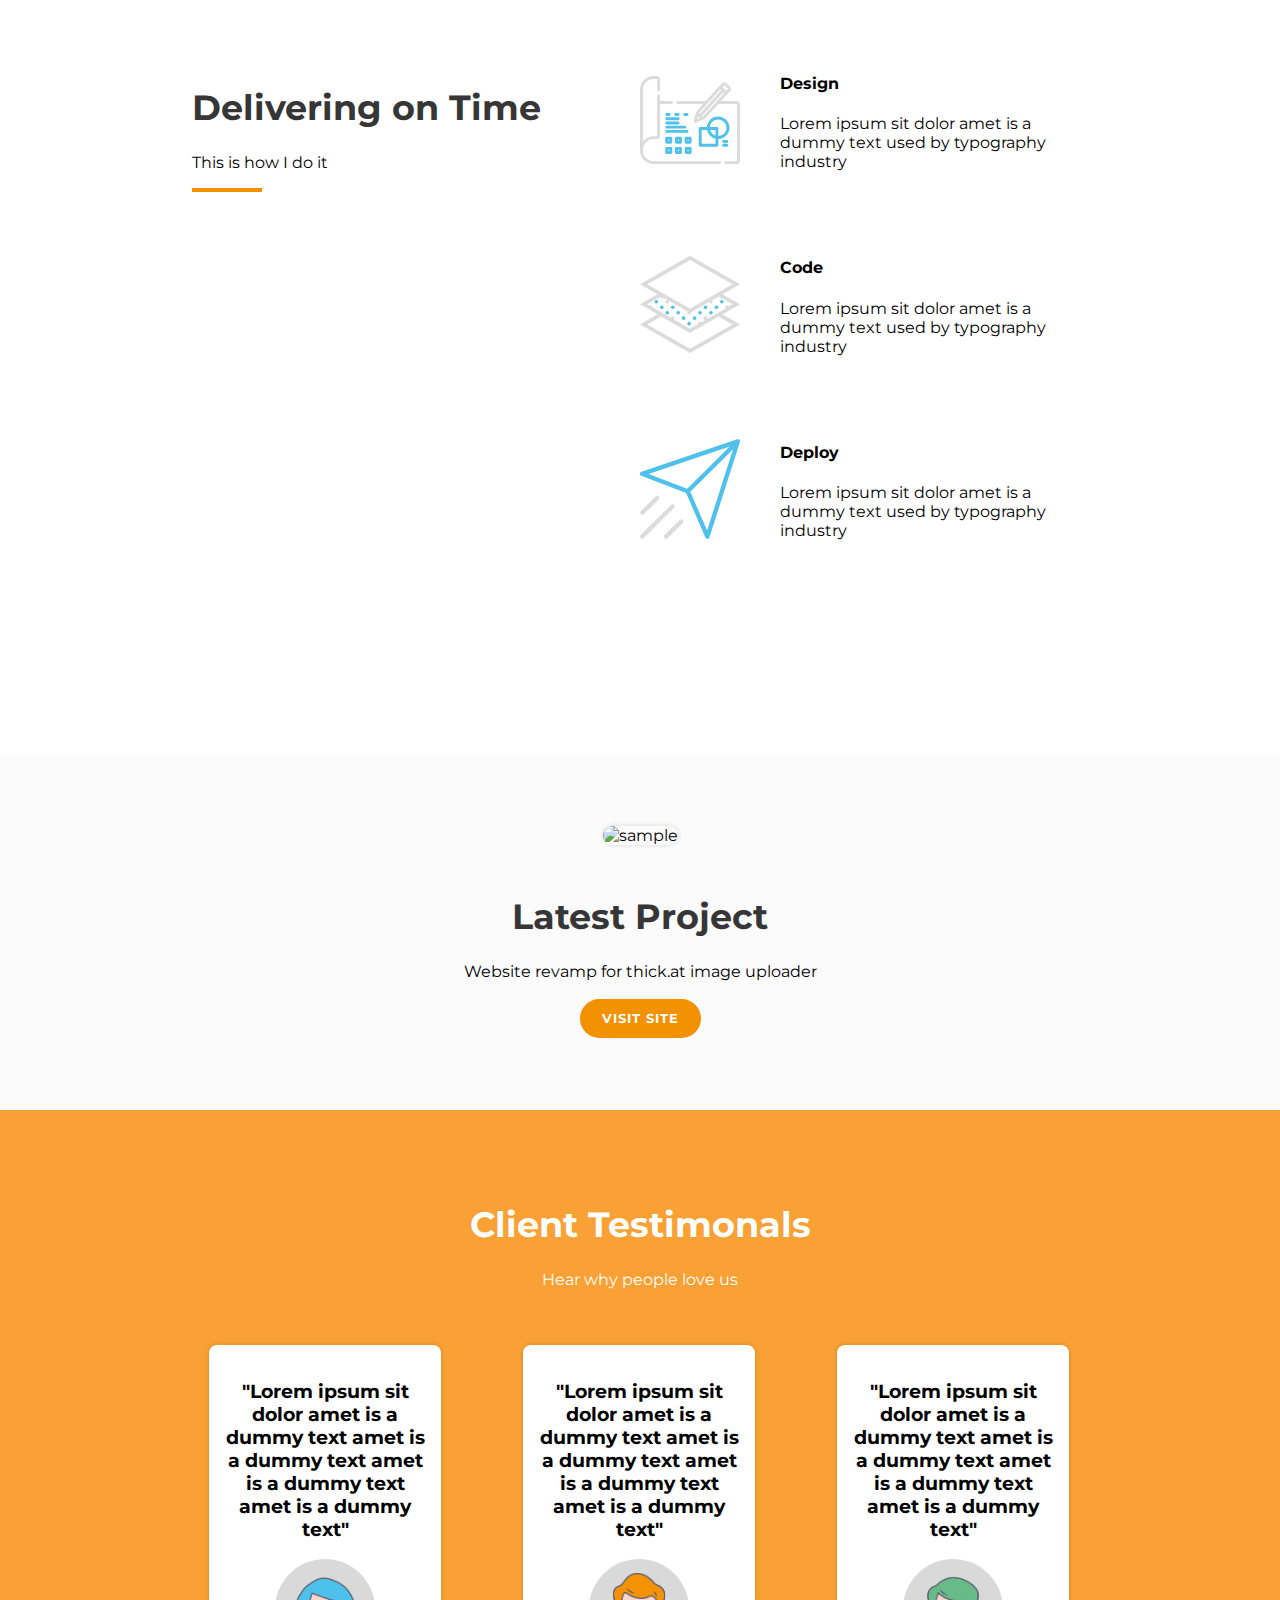
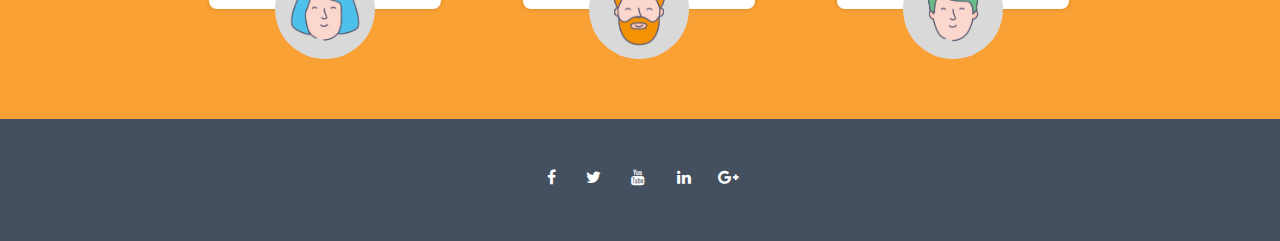
==== commit 747bd1e4: "icons update" ====
--- a/index.html
+++ b/index.html
@@ -51,7 +51,6 @@
         </div>
         <div class="grid-wrapper-equal-fifth">
             <article class="one-fifth">
-                <img src="assets/behance-Logo.png" class="logoicn" alt="behance logo" height="35">
                 <img src="https://i.thick.at/UnluckySquirrelMonkey.png" class="logoicn" alt="behance logo" height="35">
             </article>
             <article class="one-fifth">
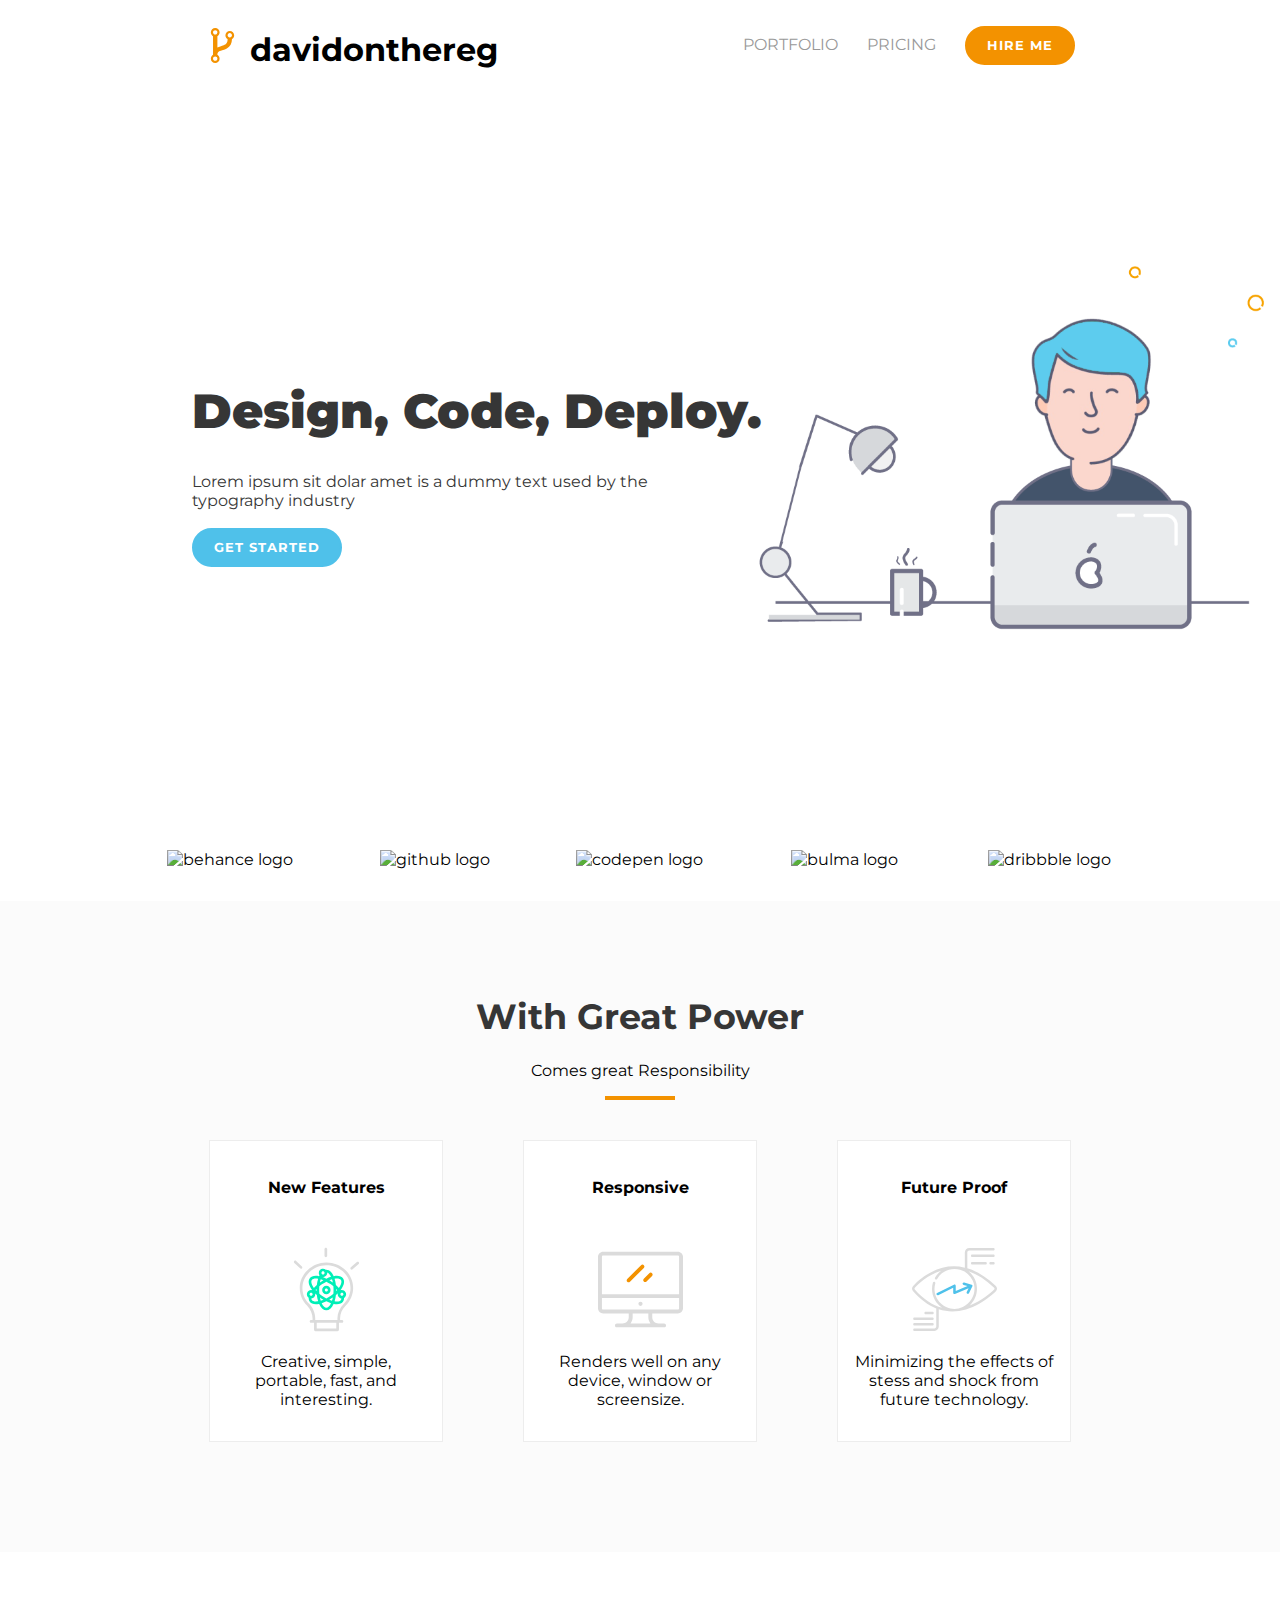
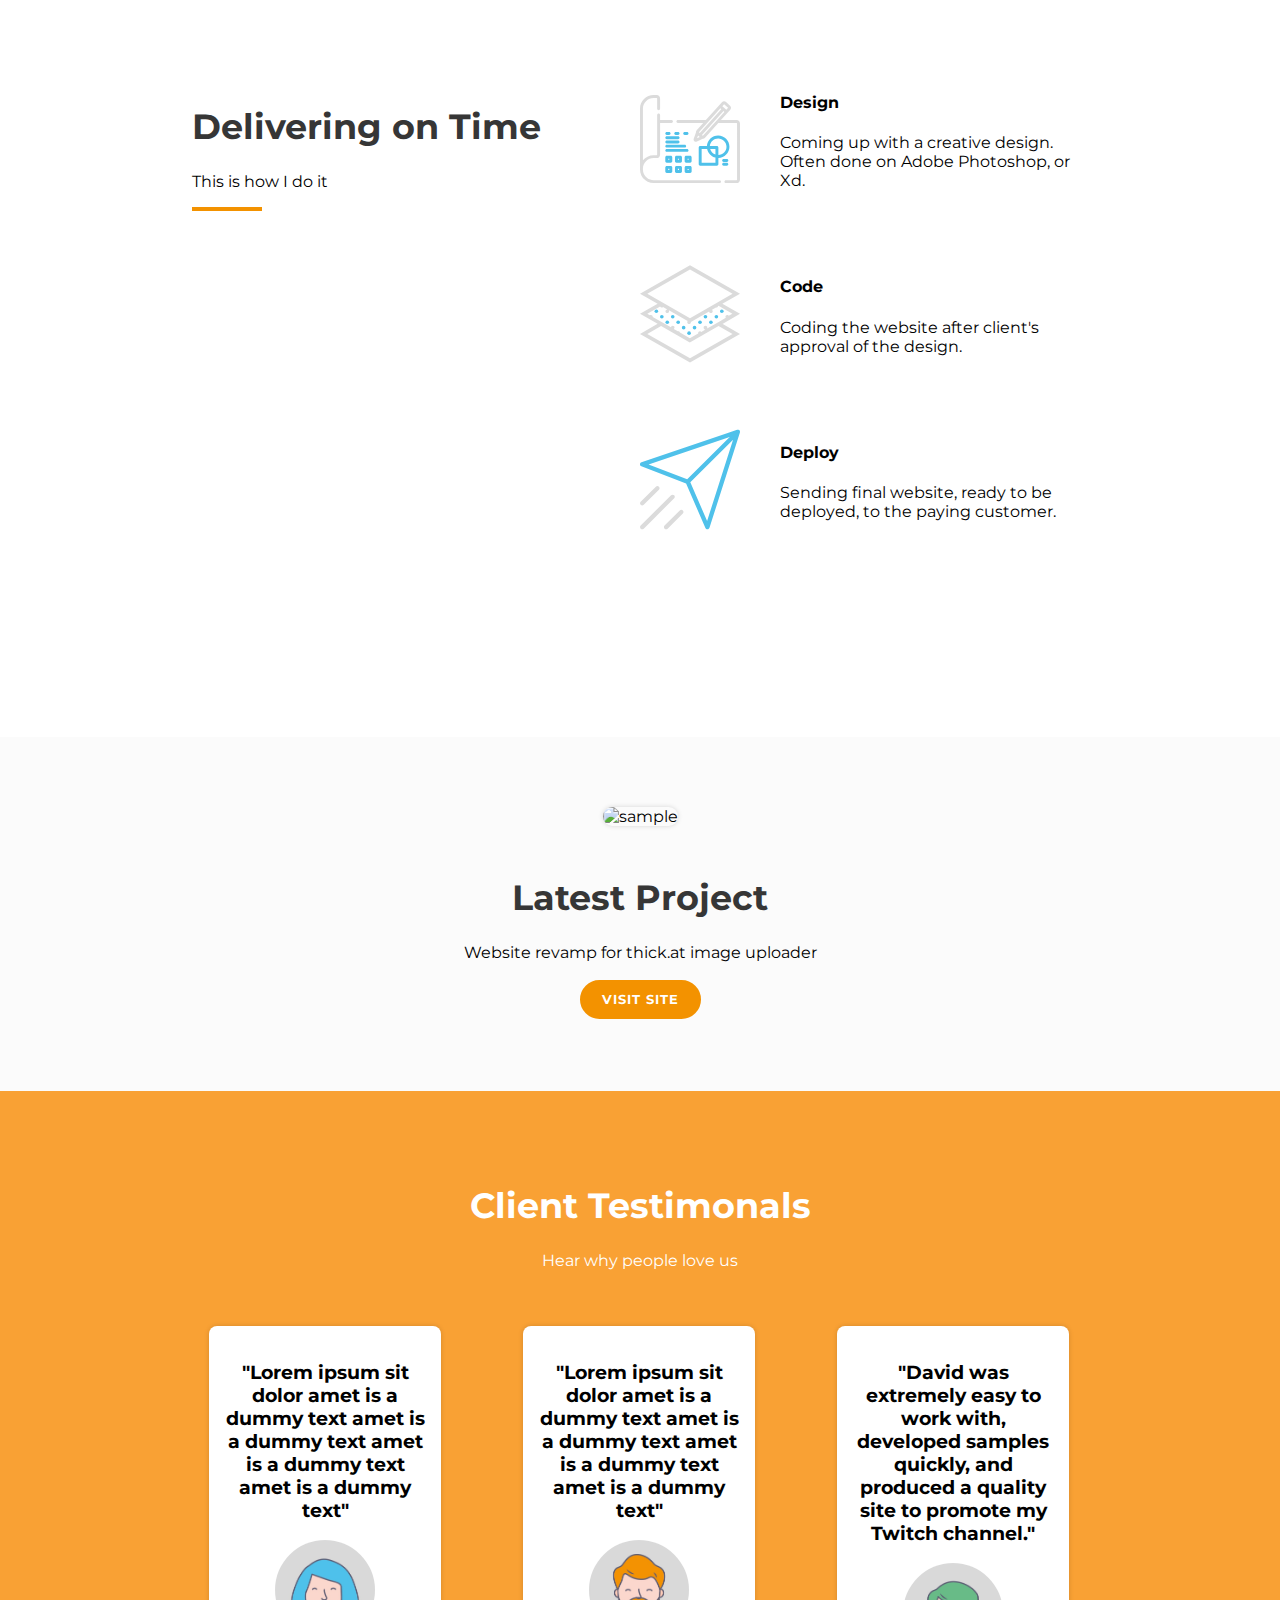
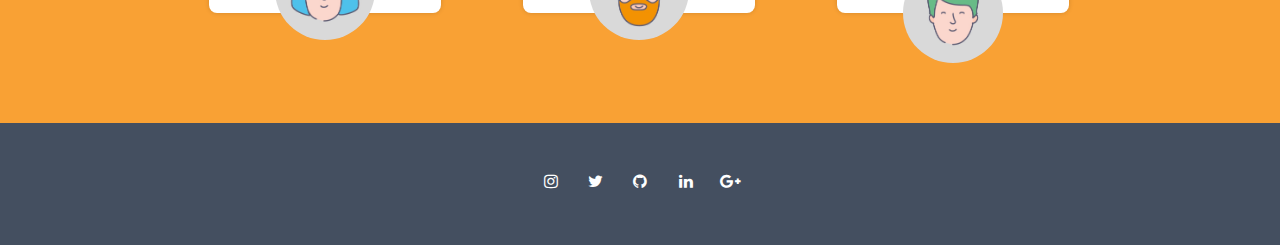
==== commit ed50aea2: "mobile push" ====
--- a/index.html
+++ b/index.html
@@ -67,24 +67,24 @@
             </article>
         </div>
         <div class="content-grey">
-            <h1 class="heading heading-center">Great Power Comes</h1>
-            <p class="subbeading subheading-center">With great Responsibility</p>
+            <h1 class="heading heading-center">With Great Power</h1>
+            <p class="subbeading subheading-center">Comes great Responsibility</p>
             <div class="margin margin-center"></div>
             <div class="grid-wrapper-equal-thirds">
                 <article class="left-third">
                     <h4>New Features</h4>
                     <img src="assets/innovation.svg" class="logoicn" alt="features icn" height="85">
-                    <p>Lorem ipsum sit dolor amet is a dummy text</p>
+                    <p>Creative, simple, portable, fast, and interesting.</p>
                 </article>
                 <article class="middle-third">
                     <h4>Responsive</h4>
                     <img src="assets/monitor.svg" class="logoicn" alt="responsive icn" height="85">
-                    <p>Lorem ipsum sit dolor amet is a dummy text</p>
+                    <p>Renders well on any device, window or screensize.</p>
                 </article>
                 <article class="right-third">
                     <h4>Future Proof</h4>
                     <img src="assets/company-vision.svg" class="logoicn" alt="future icn" height="85">
-                    <p>Lorem ipsum sit dolor amet is a dummy text</p>
+                    <p>Minimizing the effects of stess and shock from future technology.</p>
                 </article>
             </div>
         </div>
@@ -99,21 +99,21 @@
                     <img src="assets/blueprint.svg" alt="blueprint" width="100" class="space">
                     <div>
                         <h4>Design</h4>
-                        <p>Lorem ipsum sit dolor amet is a dummy text used by typography industry</p>
+                        <p>Coming up with a creative design. Often done on Adobe Photoshop, or Xd.</p>
                     </div>
                 </div>
                 <div class="sameline spaceup">
                     <img src="assets/layers.svg" alt="layers" width="100" class="space">
                     <div>
                         <h4>Code</h4>
-                        <p>Lorem ipsum sit dolor amet is a dummy text used by typography industry</p>
+                        <p>Coding the website after client's approval of the design.</p>
                     </div>
                 </div>
                 <div class="sameline spaceup">
                     <img src="assets/send.svg" alt="send" width="100" class="space">
                     <div>
                         <h4>Deploy</h4>
-                        <p>Lorem ipsum sit dolor amet is a dummy text used by typography industry</p>
+                        <p>Sending final website, ready to be deployed, to the paying customer.</p>
                     </div>
                 </div>
             </article>
@@ -137,7 +137,7 @@
                     <img src="assets/person2.JPG" alt="send" height="100" class="round">
                 </article>
                 <article class="right-third-test">
-                    <h3>"Lorem ipsum sit dolor amet is a dummy text amet is a dummy text amet is a dummy text amet is a dummy text"</h3>
+                    <h3>"David was extremely easy to work with, developed samples quickly, and produced a quality site to promote my Twitch channel."</h3>
                     <img src="assets/person3.JPG" alt="send" height="100" class="round">
                 </article>
             </div>
@@ -145,9 +145,9 @@
         <footer>
             <div class="footer-social-icons">
                 <ul class="social-icons">
-                    <li><a href="" class="social-icon"> <i class="fa fa-facebook"></i></a></li>
-                    <li><a href="https://twitter.com/davidonthereg" class="social-icon"> <i class="fa fa-twitter"></i></a></li>
-                    <li><a href="https://youtube.com/basespl1tyt" class="social-icon"> <i class="fa fa-youtube"></i></a></li>
+                    <li><a href="https://instagram.com/davidonthereg" class="social-icon"> <i class="fa fa-instagram"></i></a></li>
+                    <li><a href="https://twitter.com/BaseSpl1tYT" class="social-icon"> <i class="fa fa-twitter"></i></a></li>
+                    <li><a href="https://youtube.com/basespl1tyt" class="social-icon"> <i class="fa fa-github"></i></a></li>
                     <li><a href="https://www.linkedin.com/in/david-pham-5a8b0b160" class="social-icon"> <i class="fa fa-linkedin"></i></a></li>
                     <li><a href="" class="social-icon"> <i class="fa fa-google-plus"></i></a></li>
                 </ul>
--- a/css/style.css
+++ b/css/style.css
@@ -268,7 +268,7 @@
     color: #fff;
     text-decoration: none;
 }
-.fa-facebook {
+.fa-instagram {
     padding:10px 14px;
     -o-transition:.5s;
     -ms-transition:.5s;
@@ -276,8 +276,8 @@
     -webkit-transition:.5s;
     transition: .5s;
 }
-.fa-facebook:hover {
-    background-color: #3d5b99;
+.fa-instagram:hover {
+    background-color: #405DE6;
 }
 .fa-twitter {
     padding:10px 12px;
@@ -290,7 +290,7 @@
 .fa-twitter:hover {
     background-color: #00aced;
 }
-.fa-youtube {
+.fa-github {
     padding:10px 14px;
     -o-transition:.5s;
     -ms-transition:.5s;
@@ -298,8 +298,8 @@
     -webkit-transition:.5s;
     transition: .5s;
 }
-.fa-youtube:hover {
-    background-color: #e64a41;
+.fa-github:hover {
+    background-color: #333;
 }
 .fa-linkedin {
     padding:10px 14px;
@@ -422,7 +422,7 @@
 
 @media screen and (max-width: 1440px) {
     .profileicon {
-        margin: 0 0 0 -60%;
+        margin: 170px 0 0 -40%;
     }
     .grid-wrapper-two-thirds {
         grid-template-columns: 60% 40%;
@@ -449,7 +449,7 @@
         padding: 0 0 0 12%;
     }
     .profileicon {
-        margin: 0 0 0 -85%;
+        margin: 190px 0 0 -55%;
     }
     .half-left {
         padding: 130px 0 0 10%;
@@ -460,6 +460,18 @@
 }
 
 @media screen and (max-width: 768px) {
+    .right {
+        left: 0;
+        width: 333px;
+        margin-left: calc(50% -  166.5px);
+    }
+    .sameline {
+        width: 230px;
+        margin-left: calc(50% - 115px);
+    }
+    .heading-half-left {
+        padding: 0 0 0 0;
+    }
     .grid-wrapper {
         display: block;
     }
@@ -473,12 +485,17 @@
         display: block;
     }
     .left-two-thirds, .right-one-third    {
-        margin: 90px 0 0 0;
+        margin: 220px 0 0 0;
         padding: 0;
         text-align: center;
     }
     .profileicon {
         margin: -100px 0 0 0;
+        height: 250px;
+    }
+    .heading {
+        font-size: 1.2em;
+        width: 1;
     }
     .grid-wrapper-equal-fifth {
         padding: 160px 0 0 0;
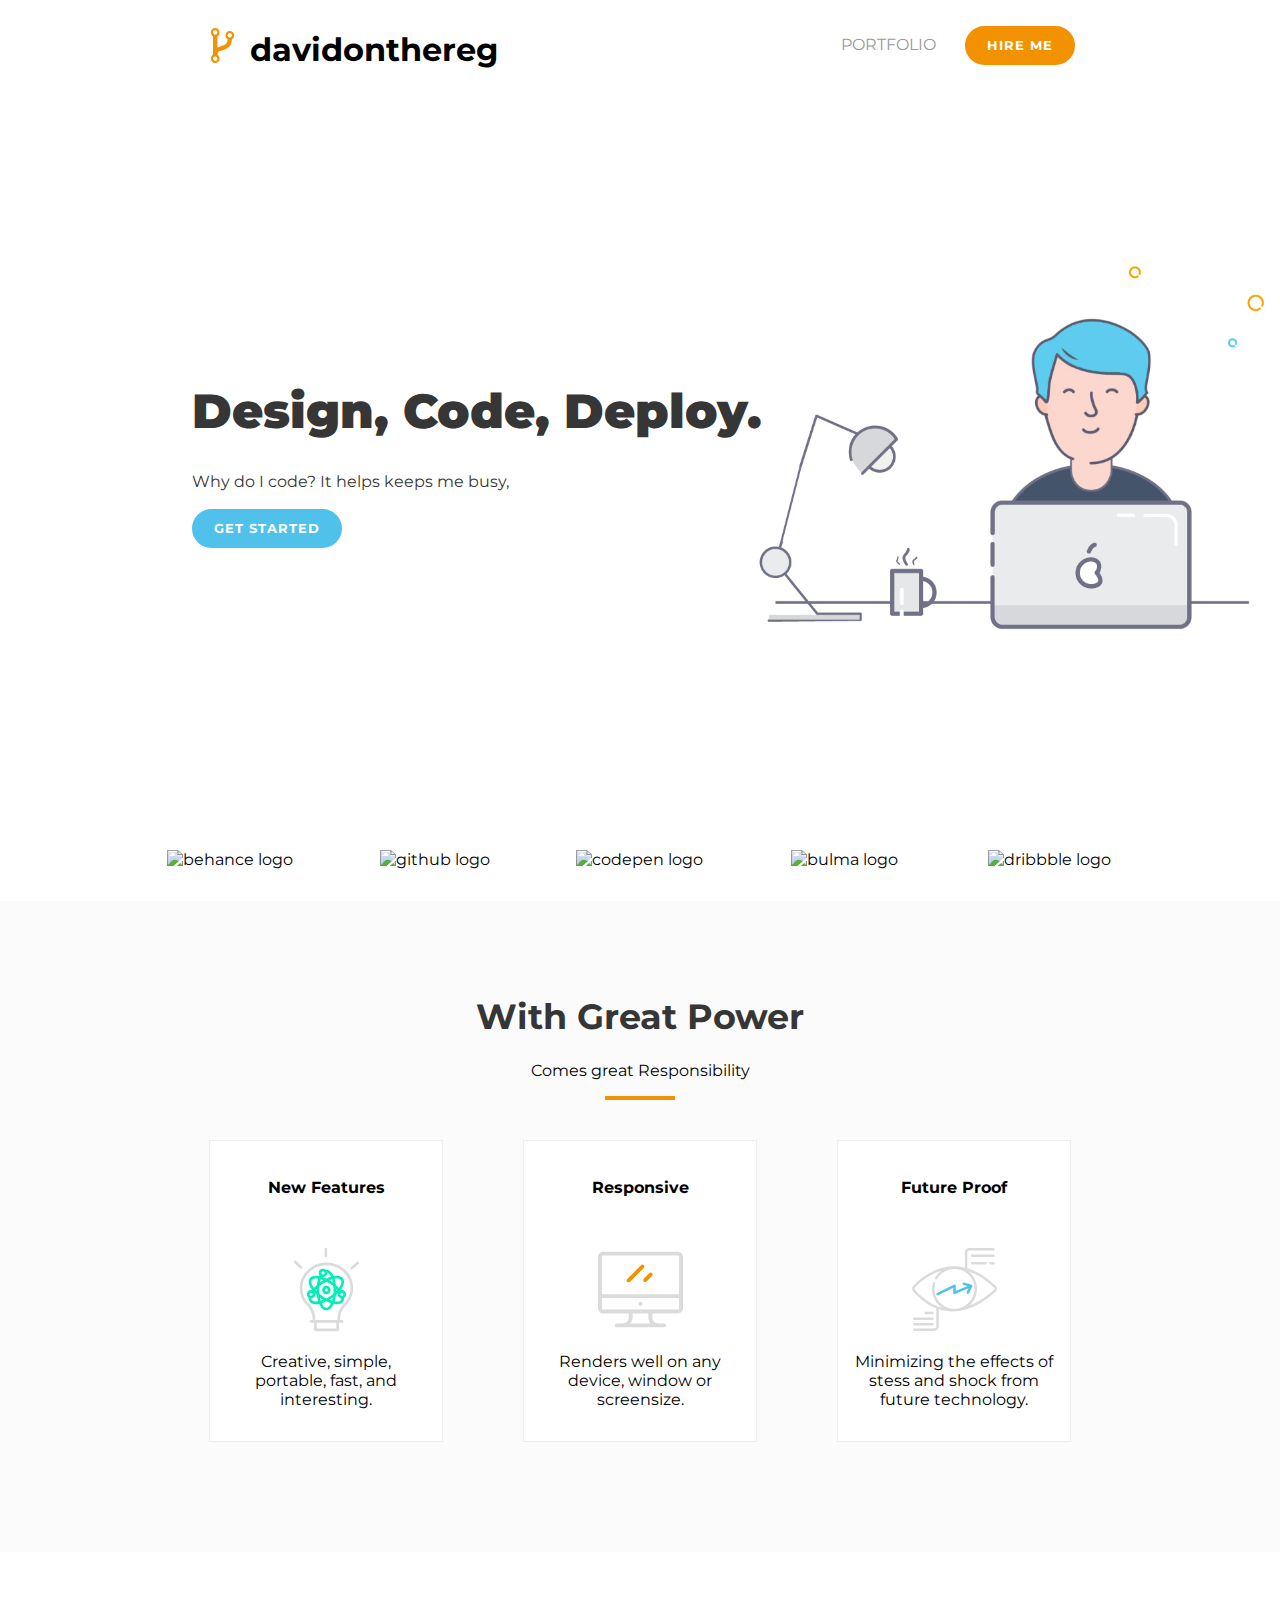
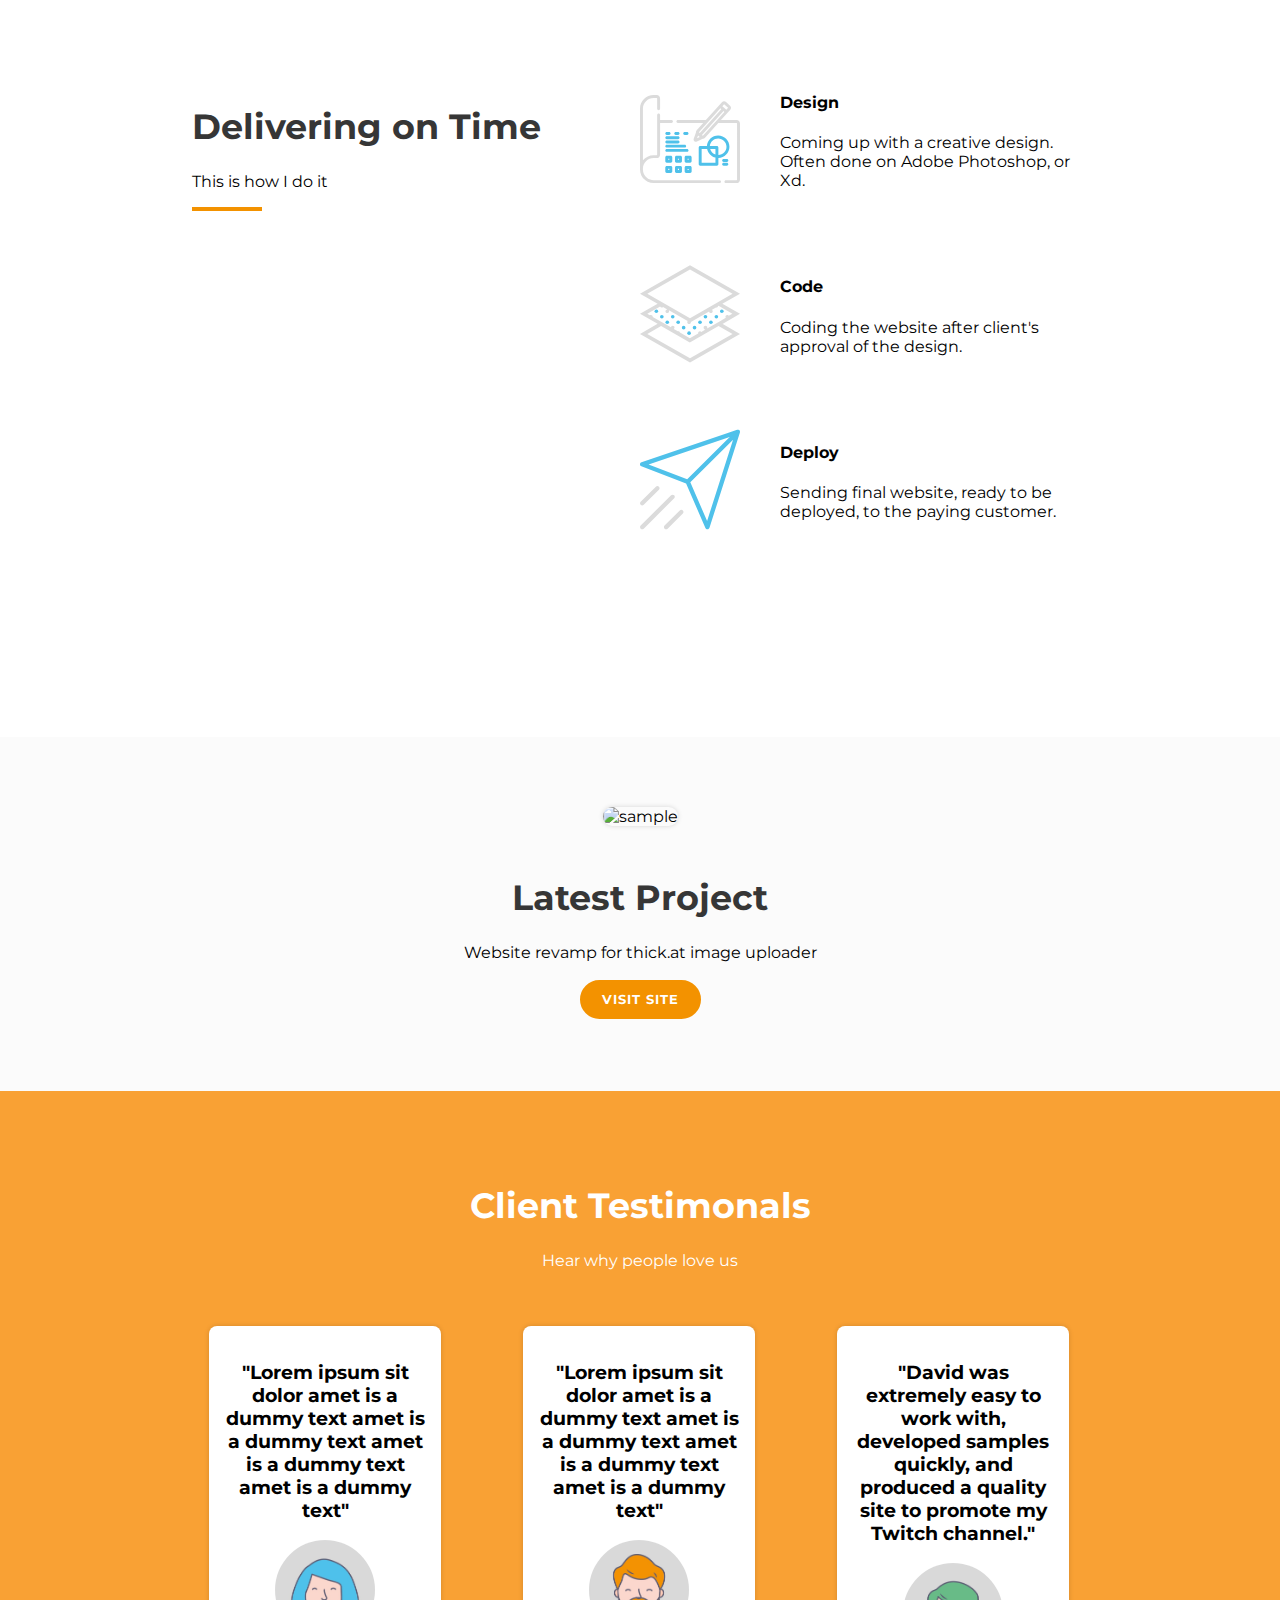
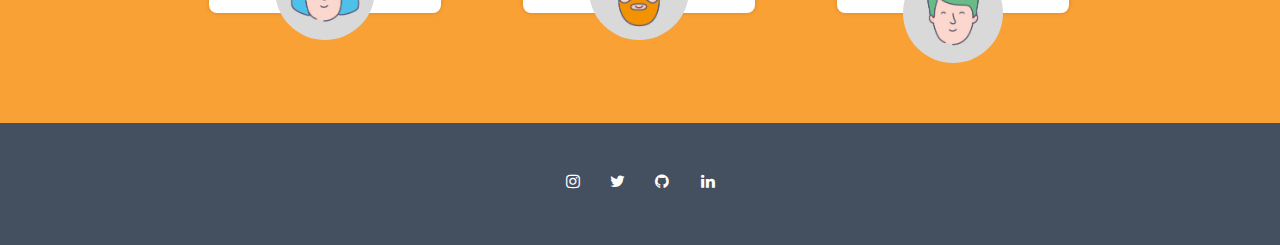
==== commit dad49211: "quote page" ====
--- a/index.html
+++ b/index.html
@@ -10,21 +10,17 @@
     <link rel="icon" href="assets/code-fork-symbol.svg">
     <link rel="icon" href="https://i.thick.at/SelfExplanatoryTarsier.png">
     <title>Davidonthereg</title>
-    <style> 
-        @media only screen and (max-width: 768px) { 
-            .heading-grid-wrapper {
-                display: block;
-            }
-        }
-    </style>
 </head>
 <body>
     <div class="container">
         <div class="heading-grid-wrapper">
             <article class="heading-half-left">
-                <div class="sameline">
-                    <img src="assets/code-fork-symbol.svg" class="logoicn" alt="link icon" height="35" width="35">
-                    <h1 class="logonm">davidonthereg</h1>
+                <a href="index.html">
+                    <div class="sameline">
+                        <img src="assets/code-fork-symbol.svg" class="logoicn" alt="link icon" height="35" width="35">
+                        <h1 class="logonm">davidonthereg</h1>
+                    </div>
+                </a>
                 </article>
             </article>
             <article class="heading-half-right">
@@ -32,8 +28,7 @@
                     <div class="right">
                         <nav class="topnav" id="myTopnav">
                             <a href="" class="nava">Portfolio</a>
-                            <a href="" class="nava">Pricing</a>
-                            <button onclick="window.location.href='profile.html'" class="btn btn-4 btn-4a btnorange">Hire Me</button>
+                            <button onclick="window.location.href='quote.html'" class="btn btn-4 btn-4a btnorange">Hire Me</button>
                         </nav>
                     </div>
                 </div>
@@ -42,8 +37,8 @@
         <div class="grid-wrapper-two-thirds">
             <article class="left-two-thirds">
                 <h1 class="david-title"><b>Design, Code, Deploy.</b></h1>
-                <p class="desc descwidth">Lorem ipsum sit dolar amet is a dummy text used by the typography industry</p>
-                <button onclick="window.location.href='profile.html'" class="btn btn-4 btn-4a btnblue">Get Started</button>
+                <p class="desc descwidth">Why do I code? It helps keeps me busy, </p>
+                <button onclick="location.href='https://www.fiverr.com/davidonthereg/create-modern-and-efficient-websites'" class="btn btn-4 btn-4a btnblue">Get Started</button>
             </article>
             <article class="right-one-third">
                 <img src="assets/profile.png" class="profileicon" alt="link icon" height="400">
@@ -122,7 +117,7 @@
             <img src="https://i.thick.at/OakenSunBear.png" alt="sample" width="90%" class="sample">
             <h1 class="heading heading-center spaceup">Latest Project</h1>
             <p class="subbeading subheading-center">Website revamp for thick.at image uploader</p>
-            <button href="https://basespl1tyt.github.io/thick.at" class="btn btn-4 btn-4a btnorange">Visit Site</button>
+            <button onclick="location.href='https://basespl1tyt.github.io/thick.at/profile.html'" class="btn btn-4 btn-4a btnorange">Visit Site</button>
         </div>
         <div class="content">
             <h1 class="heading heading-center whitetxt">Client Testimonals</h1>
@@ -145,11 +140,10 @@
         <footer>
             <div class="footer-social-icons">
                 <ul class="social-icons">
-                    <li><a href="https://instagram.com/davidonthereg" class="social-icon"> <i class="fa fa-instagram"></i></a></li>
-                    <li><a href="https://twitter.com/BaseSpl1tYT" class="social-icon"> <i class="fa fa-twitter"></i></a></li>
-                    <li><a href="https://youtube.com/basespl1tyt" class="social-icon"> <i class="fa fa-github"></i></a></li>
+                    <li><a href="https://www.instagram.com/davidonthereg" class="social-icon"> <i class="fa fa-instagram"></i></a></li>
+                    <li><a href="https://www.twitter.com/BaseSpl1tYT" class="social-icon"> <i class="fa fa-twitter"></i></a></li>
+                    <li><a href="https://www.youtube.com/basespl1tyt" class="social-icon"> <i class="fa fa-github"></i></a></li>
                     <li><a href="https://www.linkedin.com/in/david-pham-5a8b0b160" class="social-icon"> <i class="fa fa-linkedin"></i></a></li>
-                    <li><a href="" class="social-icon"> <i class="fa fa-google-plus"></i></a></li>
                 </ul>
             </div>
         </footer>
--- a/css/style.css
+++ b/css/style.css
@@ -151,6 +151,7 @@
 
 .logonm {
     margin: 30px 0 0 10px;
+    color: black;
 }
 .nava {
     text-decoration: none;
@@ -233,7 +234,6 @@
 /* Social Icons */ 
 a {
     text-decoration: none;
-    color: rgb(3, 172, 250);
 }
 p > a:hover{
     color: #d9d9d9;
@@ -447,9 +447,10 @@
     }
     .left-two-thirds {
         padding: 0 0 0 12%;
+        margin: 110px 0 0 0;
     }
     .profileicon {
-        margin: 190px 0 0 -55%;
+        margin: 290px 0 0 -85%;
     }
     .half-left {
         padding: 130px 0 0 10%;
@@ -480,7 +481,10 @@
     }
     .grid-wrapper-equal-thirds {
         display: block;
-    }
+        width: auto;
+        margin-left: 0;
+    }
+
     .grid-wrapper-two-thirds {
         display: block;
     }
@@ -491,11 +495,33 @@
     }
     .profileicon {
         margin: -100px 0 0 0;
-        height: 250px;
+        height: 350px;
     }
     .heading {
         font-size: 1.2em;
-        width: 1;
+        width: 250px;
+    }
+    .subbeading {
+        width: 140px;
+    }    
+    .subheading-center {
+        text-align: center;
+        margin-left: calc(50% - 70px);
+    }
+    .descwidth {
+        width: 360px;
+        margin-left: calc(50% - 180px)!important;
+    }
+    
+    .descwidth {
+        margin-left: calc(50% - 180px);
+    }
+    .profileicon {
+        height: 270px;
+    }
+    .heading-center {
+        width: auto;
+        margin-left: auto;
     }
     .grid-wrapper-equal-fifth {
         padding: 160px 0 0 0;
@@ -507,10 +533,10 @@
         margin-left: calc(50% - 117px);
     }
     .half-left {
-        padding: 70px 0 0 32%;
+        padding: 70px 0 0 14%;
     }
     .half-right {
-        padding: 70px 15% 200px 15%;
+        padding: 70px 0% 200px 0%;
     }
     .left-third-test, .middle-third-test, .right-third-test {
         margin-left: calc(50% - 116px);
@@ -525,8 +551,16 @@
     .grid-wrapper-equal-fifth {
         display: block;
     }
+    .heading-grid-wrapper {
+        display: block;
+    }
 }
 
 @media screen and (max-width: 425px) {
-
+    .left-two-thirds, .right-one-third {
+        margin: 130px 0 0 0;
+    }
+    .grid-wrapper-equal-fifth {
+        padding: auto;
+    }   
 }